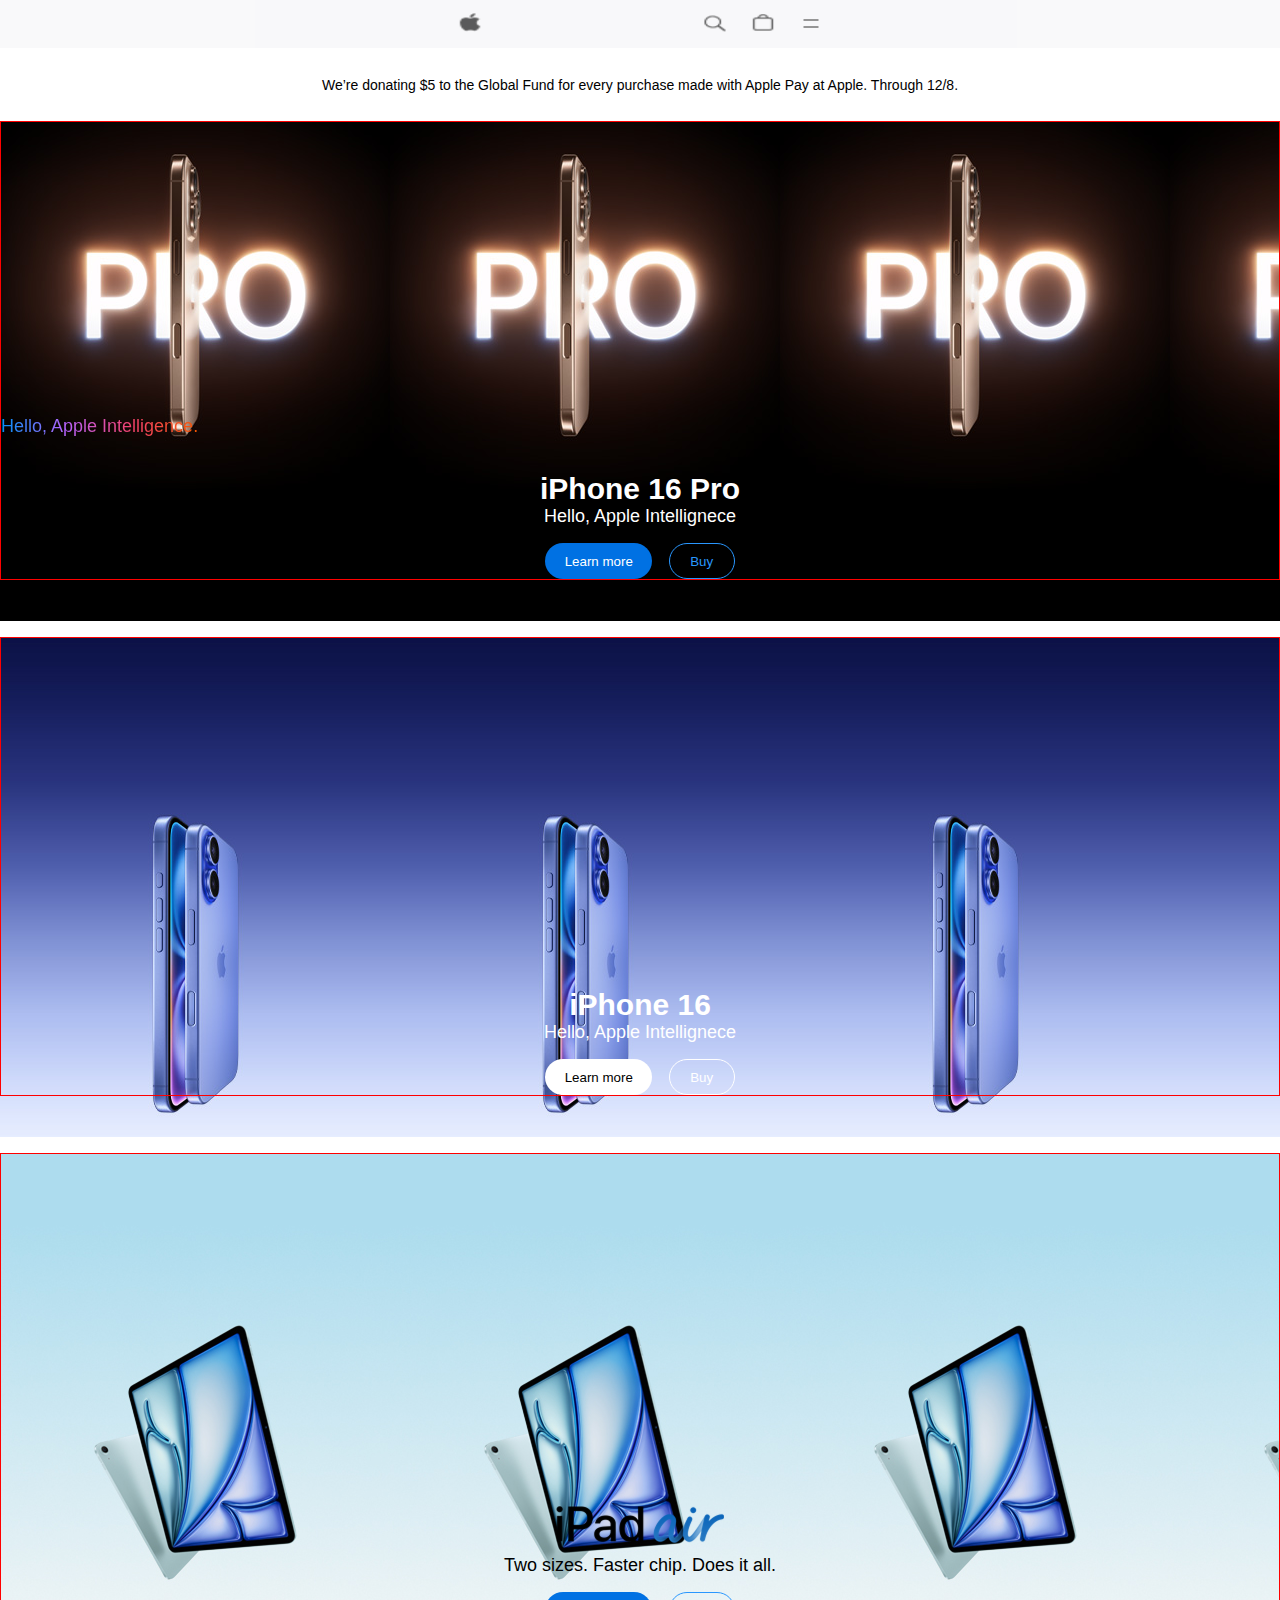
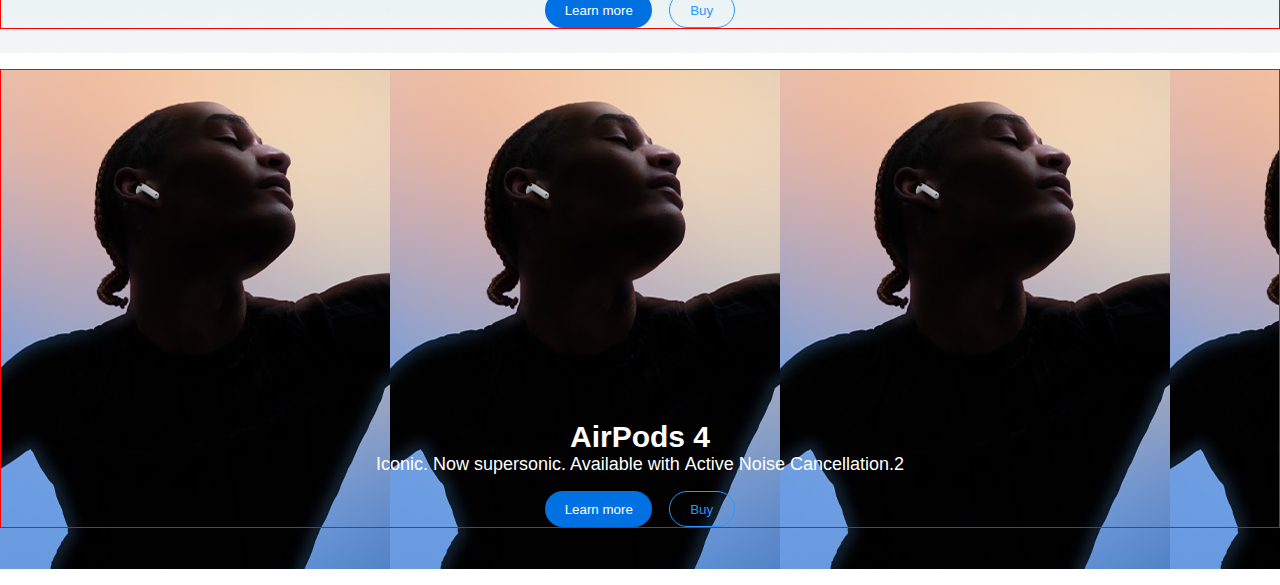
==== index.html @ f264d15b "Apple web mobile ehlel" ====
<!DOCTYPE html>
<html lang="en">
  <head>
    <meta charset="UTF-8" />
    <meta name="viewport" content="width=device-width, initial-scale=1.0" />
    <title>Document</title>
    <link rel="stylesheet" href="./style.css" />
  </head>
  <body>
    <header>
      <nav>
        <img src="./images/Item → Link - Apple.png" alt="" class="apple" />
        <img
          src="./images/Item → Button - Search apple.com.png"
          alt=""
          class="search"
        />
        <img src="./images/Item.png" alt="" class="item" />
        <img src="./images/Button - Menu.png" alt="" class="menu" />
      </nav>
      <h4>
        We’re donating $5 to the Global Fund for every purchase made with
        Apple Pay at Apple. Through 12/8.
      </h4>
    </header>
    <!-- 1r heseg -->
    <section class="mobile mobile--background mobile__background--photo">
      <div class="toptext toptext--size toptext--position">
        <h1>iPhone 16 Pro</h1>
        <p>Hello, Apple Intellignece</p>
        <div class="button button--position">
          <button class="btn btn__top btn__top--color">Learn more</button>
          <button class="btn btn__buy btn__buy--color">Buy</button>
        </div>
      </div>
    </section>
    <!-- 2r heseg -->
    <section class="mobile mobile__background mobile__background--photo1">
      <div class="toptext toptext--position1 toptext--size1">
        <h1>iPhone 16</h1>
        <p>Hello, Apple Intellignece</p>
        <div class="button button--position1">
          <button class="btn btn__top btn__top--color1">Learn more</button>
          <button class="btn btn__buy btn__buy--color1">Buy</button>
        </div>
      </div>
    </section>
    <!-- 3r heseg -->
    <section class="mobile mobile__background mobile__background--photo2">
      <div class="toptext toptext--position2 toptext--size2">
        <img src="./images/ipadairtext.png" alt="" />
        <p>Two sizes. Faster chip. Does it all.</p>
        <div class="button button--position2">
          <button class="btn btn__top btn__top--color2">Learn more</button>
          <button class="btn btn__buy btn__buy--color2">Buy</button>
        </div>
        <p class="gradient">Hello, Apple Intelligence.</p>
      </div>
    </section>
    <!-- 4r heseg -->
    <section class="mobile mobile__background mobile__background--photo3">
      <div class="toptext toptext--position3 toptext--size">
        <h1>AirPods 4</h1>
        <p>
          Iconic. Now supersonic. Available with Active Noise Cancellation.2
        </p>
        <div class="button button--position">
          <button class="btn btn__top btn__top--color">Learn more</button>
          <button class="btn btn__buy btn__buy--color">Buy</button>
        </div>
      </div>
    </section>
  </body>
</html>
---- style.css ----
* {
  margin: 0;
  padding: 0;
  box-sizing: border-box;
  font-family: Arial, Helvetica, sans-serif;
}
nav img {
  width: 48px;
  height: 48px;
}

nav {
  display: flex;
  justify-content: center;
  align-items: center;
  background-color: #f5f5f7cc;
  opacity: 80%;
  width: 100%;
}

.apple {
  margin-right: 197px;
}

h4 {
  display: flex;
  justify-content: center;
  align-items: center;
  width: 100%;
  height: 73px;
  font-size: 14px;
  font-weight: lighter;
  text-align: center;
}

.mobile {
  width: 100%;
  height: 500px;
  text-align: center;
  margin-bottom: 16px;
}

.mobile__background--photo {
  background-image: url(./images/Figure.png);
}

.toptext {
  width: 100%;
  border: 1px solid red;
  margin: auto;
  padding-top: 350px;
}

.toptext--position {
  top: 350px;
}

.toptext h1 {
  font-size: 30px;
  color: white;
}

.toptext p {
  font-size: 18px;
  color: white;
}

.button {
  margin-top: 16px;
}

.btn__top {
  width: 107px;
  height: 36px;
  border-radius: 999px;
  border: 0px;
  margin-right: 12px;
}

.btn__top--color {
  background-color: #0071e3;
  color: white;
}

.btn__buy {
  width: 66px;
  height: 36px;
  border-radius: 999px;

  background-color: transparent;
}

.btn__buy--color {
  border: 1px solid #2997ff;
  color: #2997ff;
}

.mobile__background--photo1 {
  background-image: url(./images/iphone16photo.png);
}

.toptext--position1 {
  bottom: 350px;
}

.toptext--size1 h1 {
  font-size: 30px;
  color: white;
}

.toptext--size1 p {
  font-size: 18px;
  color: white;
}

.btn__top--color1 {
  background-color: white;
}

.btn__buy--color1 {
  border: 1px solid white;
  color: white;
}

.mobile__background--photo2 {
  background-image: url(./images/ipadAir.png);
}

.mobile__background--photo2 img {
  margin-bottom: 8px;
}

.toptext--position2 {
  bottom: 350px;
}

.toptext--position2 p {
  color: black;
}

.btn__top--color2 {
  background-color: #0071e3;
  color: white;
}

.btn__buy--color2 {
  border: 1px solid #2997ff;
  color: #2997ff;
}

.gradient {
  font-size: 14px;
  position: absolute;
  top: 416px;
  background: linear-gradient(
    90.43deg,
    #0090f7 0%,
    #ba62fc 33.33%,
    #f2416b 66.67%,
    #f55600 100%
  );
  background-clip: text;
  -webkit-text-fill-color: transparent;
}

.mobile__background--photo3 {
  background-image: url(./images/airpod.png);
}
.toptext--position3 {
  top: 292px;
}

.toptext-position3 p {
  width: 200px;
}
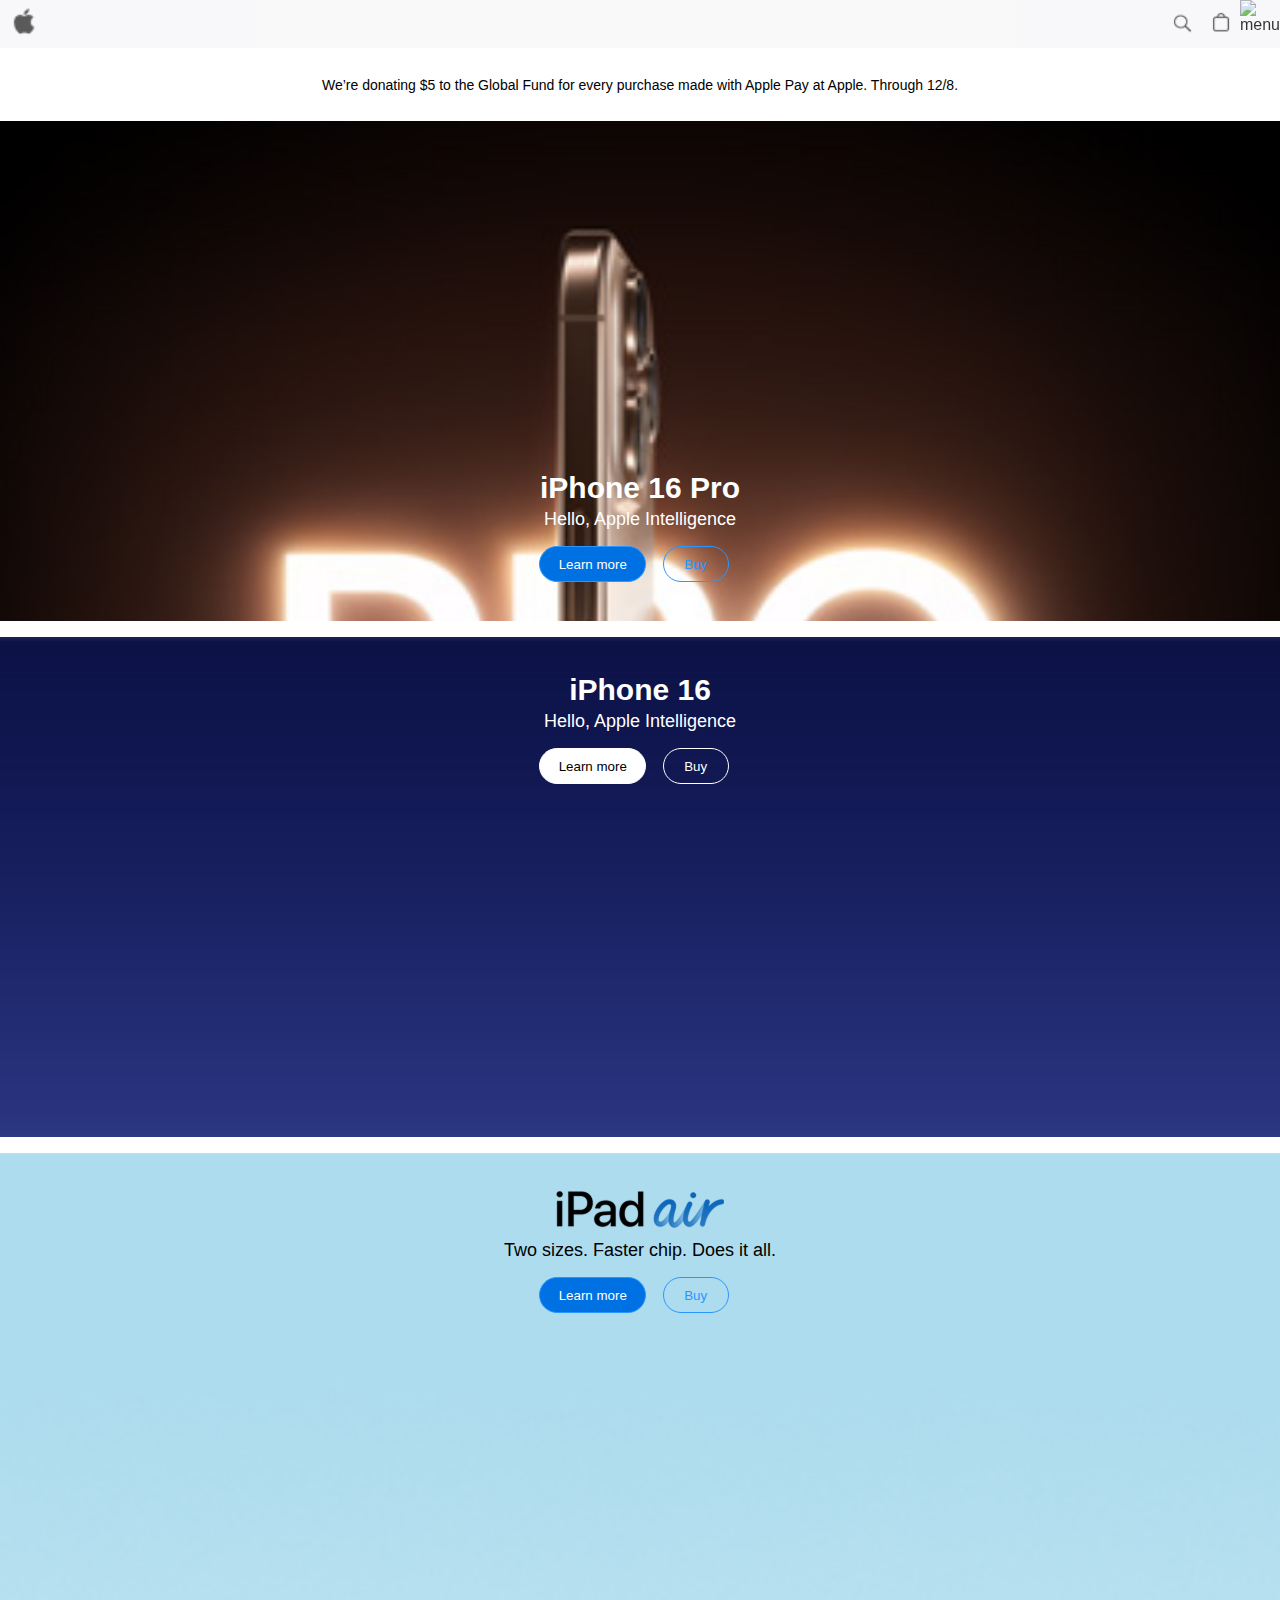
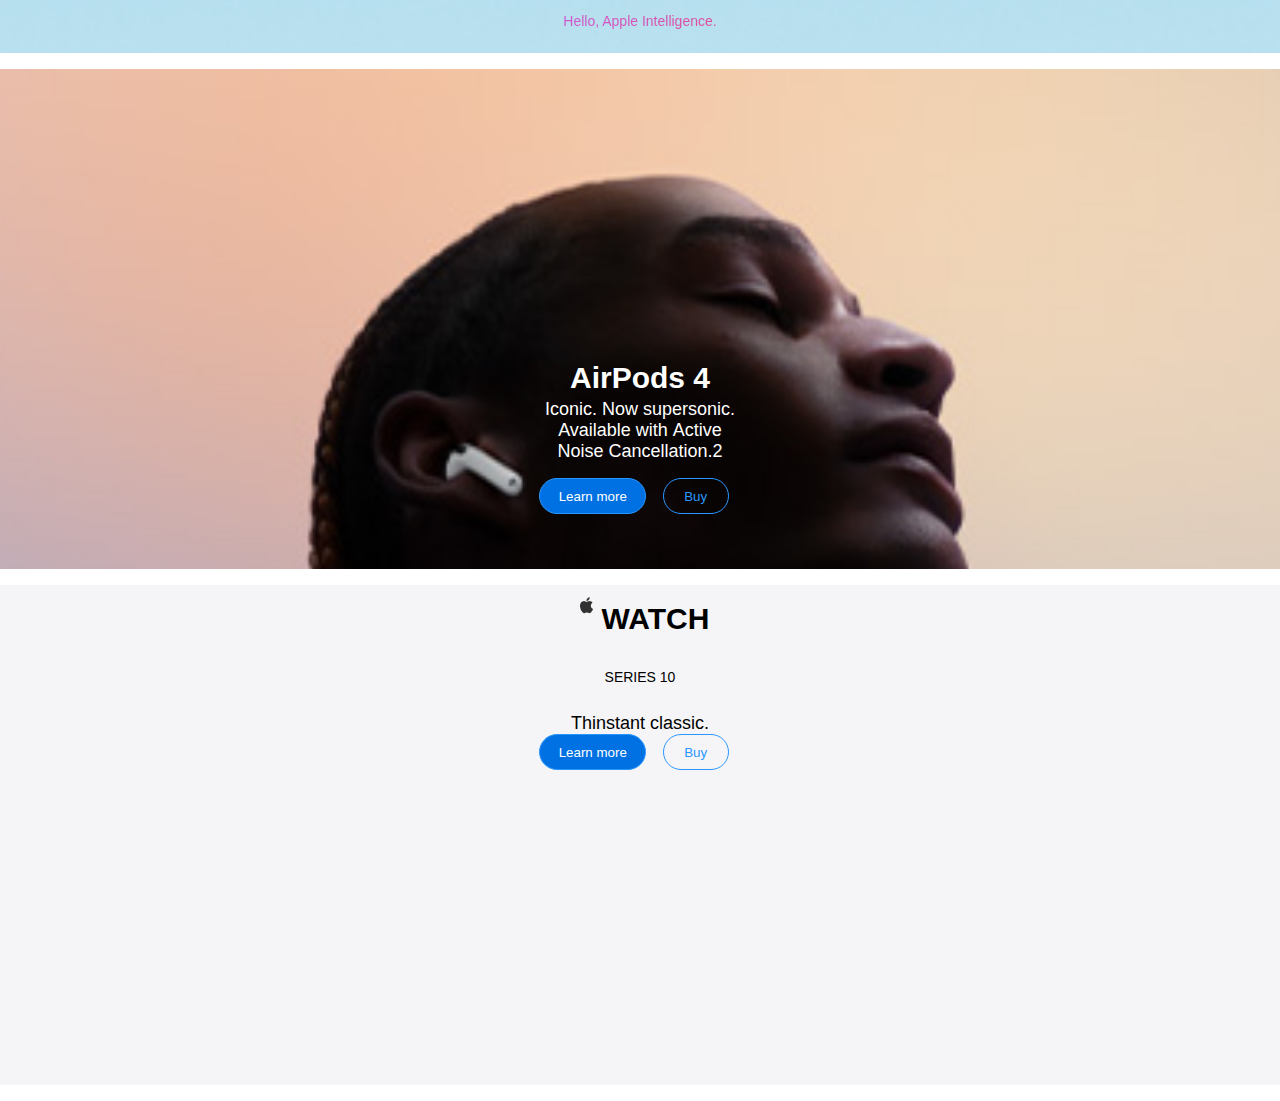
==== commit 240e8ab9: "mobile hesgiin codiig tsegtsellee" ====
--- a/index.html
+++ b/index.html
@@ -9,14 +9,12 @@
   <body>
     <header>
       <nav>
-        <img src="./images/Item → Link - Apple.png" alt="" class="apple" />
-        <img
-          src="./images/Item → Button - Search apple.com.png"
-          alt=""
-          class="search"
-        />
-        <img src="./images/Item.png" alt="" class="item" />
-        <img src="./images/Button - Menu.png" alt="" class="menu" />
+        <img src="./images/appleicon.png" alt="apple" class="nav__appleicon" />
+        <div>
+          <img src="./images/searchicon.png" alt="search" class="nav__search" />
+          <img src="./images/busketicon.png" alt="busket" class="nav__busket" />
+          <img src="./images/button - menu.png" alt="menu" class="nav__menu" />
+        </div>
       </nav>
       <h4>
         We’re donating $5 to the Global Fund for every purchase made with
@@ -24,50 +22,81 @@
       </h4>
     </header>
     <!-- 1r heseg -->
-    <section class="mobile mobile--background mobile__background--photo">
-      <div class="toptext toptext--size toptext--position">
+    <section class="section__one section__one--background">
+      <div class="section__title section__one__title">
         <h1>iPhone 16 Pro</h1>
-        <p>Hello, Apple Intellignece</p>
-        <div class="button button--position">
-          <button class="btn btn__top btn__top--color">Learn more</button>
-          <button class="btn btn__buy btn__buy--color">Buy</button>
-        </div>
+        <p>Hello, Apple Intelligence</p>
+      </div>
+      <div class="section__btn section__one__btn">
+        <button class="btn btn__learn btn__learn--color">Learn more</button>
+        <button class="btn btn__buy btn__buy--color">Buy</button>
       </div>
     </section>
     <!-- 2r heseg -->
-    <section class="mobile mobile__background mobile__background--photo1">
-      <div class="toptext toptext--position1 toptext--size1">
+    <section class="section__two section__two--background">
+      <div class="section__title section__two__title">
         <h1>iPhone 16</h1>
-        <p>Hello, Apple Intellignece</p>
-        <div class="button button--position1">
-          <button class="btn btn__top btn__top--color1">Learn more</button>
-          <button class="btn btn__buy btn__buy--color1">Buy</button>
-        </div>
+        <p>Hello, Apple Intelligence</p>
+      </div>
+      <div class="section__btn section__two__btn">
+        <button class="btn btn__learn section__two__btn__learn--color">
+          Learn more
+        </button>
+        <button class="btn btn__buy section__two__btn__buy--color">Buy</button>
       </div>
     </section>
     <!-- 3r heseg -->
-    <section class="mobile mobile__background mobile__background--photo2">
-      <div class="toptext toptext--position2 toptext--size2">
-        <img src="./images/ipadairtext.png" alt="" />
+    <section class="section__three section__three--background">
+      <div class="section__title section__three__title">
+        <img
+          src="./images/ipadairtext.png"
+          alt="ipadairtext"
+          class="section__three__ipadtext"
+        />
         <p>Two sizes. Faster chip. Does it all.</p>
-        <div class="button button--position2">
-          <button class="btn btn__top btn__top--color2">Learn more</button>
-          <button class="btn btn__buy btn__buy--color2">Buy</button>
-        </div>
+      </div>
+      <div class="section__btn section__three__btn">
+        <button class="btn btn__learn section__three__btn__learn--color">
+          Learn more
+        </button>
+        <button class="btn btn__buy section__three__btn__buy--color">
+          Buy
+        </button>
         <p class="gradient">Hello, Apple Intelligence.</p>
       </div>
     </section>
     <!-- 4r heseg -->
-    <section class="mobile mobile__background mobile__background--photo3">
-      <div class="toptext toptext--position3 toptext--size">
+    <section class="section_four section__four--background">
+      <div class="section__title section__four__title">
         <h1>AirPods 4</h1>
-        <p>
+        <p class="section__four__text">
           Iconic. Now supersonic. Available with Active Noise Cancellation.2
         </p>
-        <div class="button button--position">
-          <button class="btn btn__top btn__top--color">Learn more</button>
-          <button class="btn btn__buy btn__buy--color">Buy</button>
-        </div>
+      </div>
+      <div class="section__btn section__four__btn">
+        <button class="btn btn__learn section__four__btn__learn--color">
+          Learn more
+        </button>
+        <button class="btn btn__buy section__four__btn__buy--color">Buy</button>
+      </div>
+    </section>
+    <section class="section__five section__five--background">
+      <div class="section__title section__five__title">
+        <h1>
+          <img
+            src="./images/appleicon.png"
+            alt="logo"
+            class="section__five__logo"
+          />WATCH
+        </h1>
+        <h4>SERIES 10</h4>
+        <p>Thinstant classic.</p>
+      </div>
+      <div class="section__btn section__five__btn">
+        <button class="btn btn__learn section__five__btn__buy--color">
+          Learn more
+        </button>
+        <button class="btn btn__buy section__five__btn__buy--color">Buy</button>
       </div>
     </section>
   </body>
--- a/style.css
+++ b/style.css
@@ -5,21 +5,22 @@
   font-family: Arial, Helvetica, sans-serif;
 }
 nav img {
-  width: 48px;
+  max-width: 48px;
+  width: 100%;
   height: 48px;
+  object-fit: cover;
 }
 
 nav {
   display: flex;
-  justify-content: center;
+  justify-content: space-between;
   align-items: center;
   background-color: #f5f5f7cc;
   opacity: 80%;
   width: 100%;
 }
-
-.apple {
-  margin-right: 197px;
+nav div {
+  display: flex;
 }
 
 h4 {
@@ -33,125 +34,97 @@
   text-align: center;
 }
 
-.mobile {
+section {
   width: 100%;
   height: 500px;
+  margin-bottom: 16px;
+  background-image: no-repeat;
+  background-size: cover;
   text-align: center;
-  margin-bottom: 16px;
 }
 
-.mobile__background--photo {
-  background-image: url(./images/Figure.png);
+.section__title {
+  width: 100%;
 }
 
-.toptext {
-  width: 100%;
-  border: 1px solid red;
-  margin: auto;
-  padding-top: 350px;
+.section__title h1 {
+  font-size: 30px;
+  margin-bottom: 4px;
 }
 
-.toptext--position {
-  top: 350px;
+.section__title p {
+  font-size: 18px;
+  font-weight: lighter;
 }
 
-.toptext h1 {
-  font-size: 30px;
+.section_btn {
+  width: 100%;
+}
+.section__one__title {
   color: white;
+  padding-top: 350px;
+  padding-bottom: 16px;
 }
 
-.toptext p {
-  font-size: 18px;
-  color: white;
-}
-
-.button {
-  margin-top: 16px;
-}
-
-.btn__top {
+.btn {
   width: 107px;
   height: 36px;
   border-radius: 999px;
-  border: 0px;
-  margin-right: 12px;
-}
-
-.btn__top--color {
+  border: 1px solid #2997ff;
   background-color: #0071e3;
   color: white;
+  margin-right: 12px;
 }
 
 .btn__buy {
   width: 66px;
-  height: 36px;
-  border-radius: 999px;
-
+  border: 1px solid #2997ff;
   background-color: transparent;
-}
-
-.btn__buy--color {
-  border: 1px solid #2997ff;
   color: #2997ff;
 }
 
-.mobile__background--photo1 {
+.section__one--background {
+  background-image: url(./images/iphone16pro.png);
+}
+
+.section__two--background {
   background-image: url(./images/iphone16photo.png);
 }
 
-.toptext--position1 {
-  bottom: 350px;
+.section__two__title {
+  color: white;
+  padding-top: 36px;
+  padding-bottom: 16px;
 }
 
-.toptext--size1 h1 {
-  font-size: 30px;
+.section__two__btn__learn--color {
+  border: 1px solid white;
+  background-color: white;
+  color: black;
+}
+
+.section__two__btn__buy--color {
+  border: 1px solid white;
+  background-color: transparent;
   color: white;
 }
 
-.toptext--size1 p {
-  font-size: 18px;
-  color: white;
-}
-
-.btn__top--color1 {
-  background-color: white;
-}
-
-.btn__buy--color1 {
-  border: 1px solid white;
-  color: white;
-}
-
-.mobile__background--photo2 {
+.section__three--background {
   background-image: url(./images/ipadAir.png);
 }
-
-.mobile__background--photo2 img {
+.section__three__ipadtext {
   margin-bottom: 8px;
 }
-
-.toptext--position2 {
-  bottom: 350px;
-}
-
-.toptext--position2 p {
-  color: black;
-}
-
-.btn__top--color2 {
-  background-color: #0071e3;
-  color: white;
-}
-
-.btn__buy--color2 {
-  border: 1px solid #2997ff;
-  color: #2997ff;
+.section__three__title {
+  padding-top: 36px;
+  padding-bottom: 16px;
 }
 
 .gradient {
   font-size: 14px;
-  position: absolute;
-  top: 416px;
+  letter-spacing: 0%;
+  text-align: center;
+  padding-top: 300px;
   background: linear-gradient(
     90.43deg,
     #0090f7 0%,
@@ -160,16 +133,29 @@
     #f55600 100%
   );
   background-clip: text;
-  -webkit-text-fill-color: transparent;
+  color: transparent;
 }
 
-.mobile__background--photo3 {
+.section__four--background {
   background-image: url(./images/airpod.png);
 }
-.toptext--position3 {
-  top: 292px;
+
+.section__four__title {
+  color: white;
+  padding-top: 292px;
 }
 
-.toptext-position3 p {
+.section__four__text {
   width: 200px;
+  margin-inline: auto;
+  margin-bottom: 16px;
 }
+
+.section__five--background {
+  background-image: url(./images/iwatch.png);
+}
+
+.section__five__logo {
+  width: 22;
+  height: 27;
+}
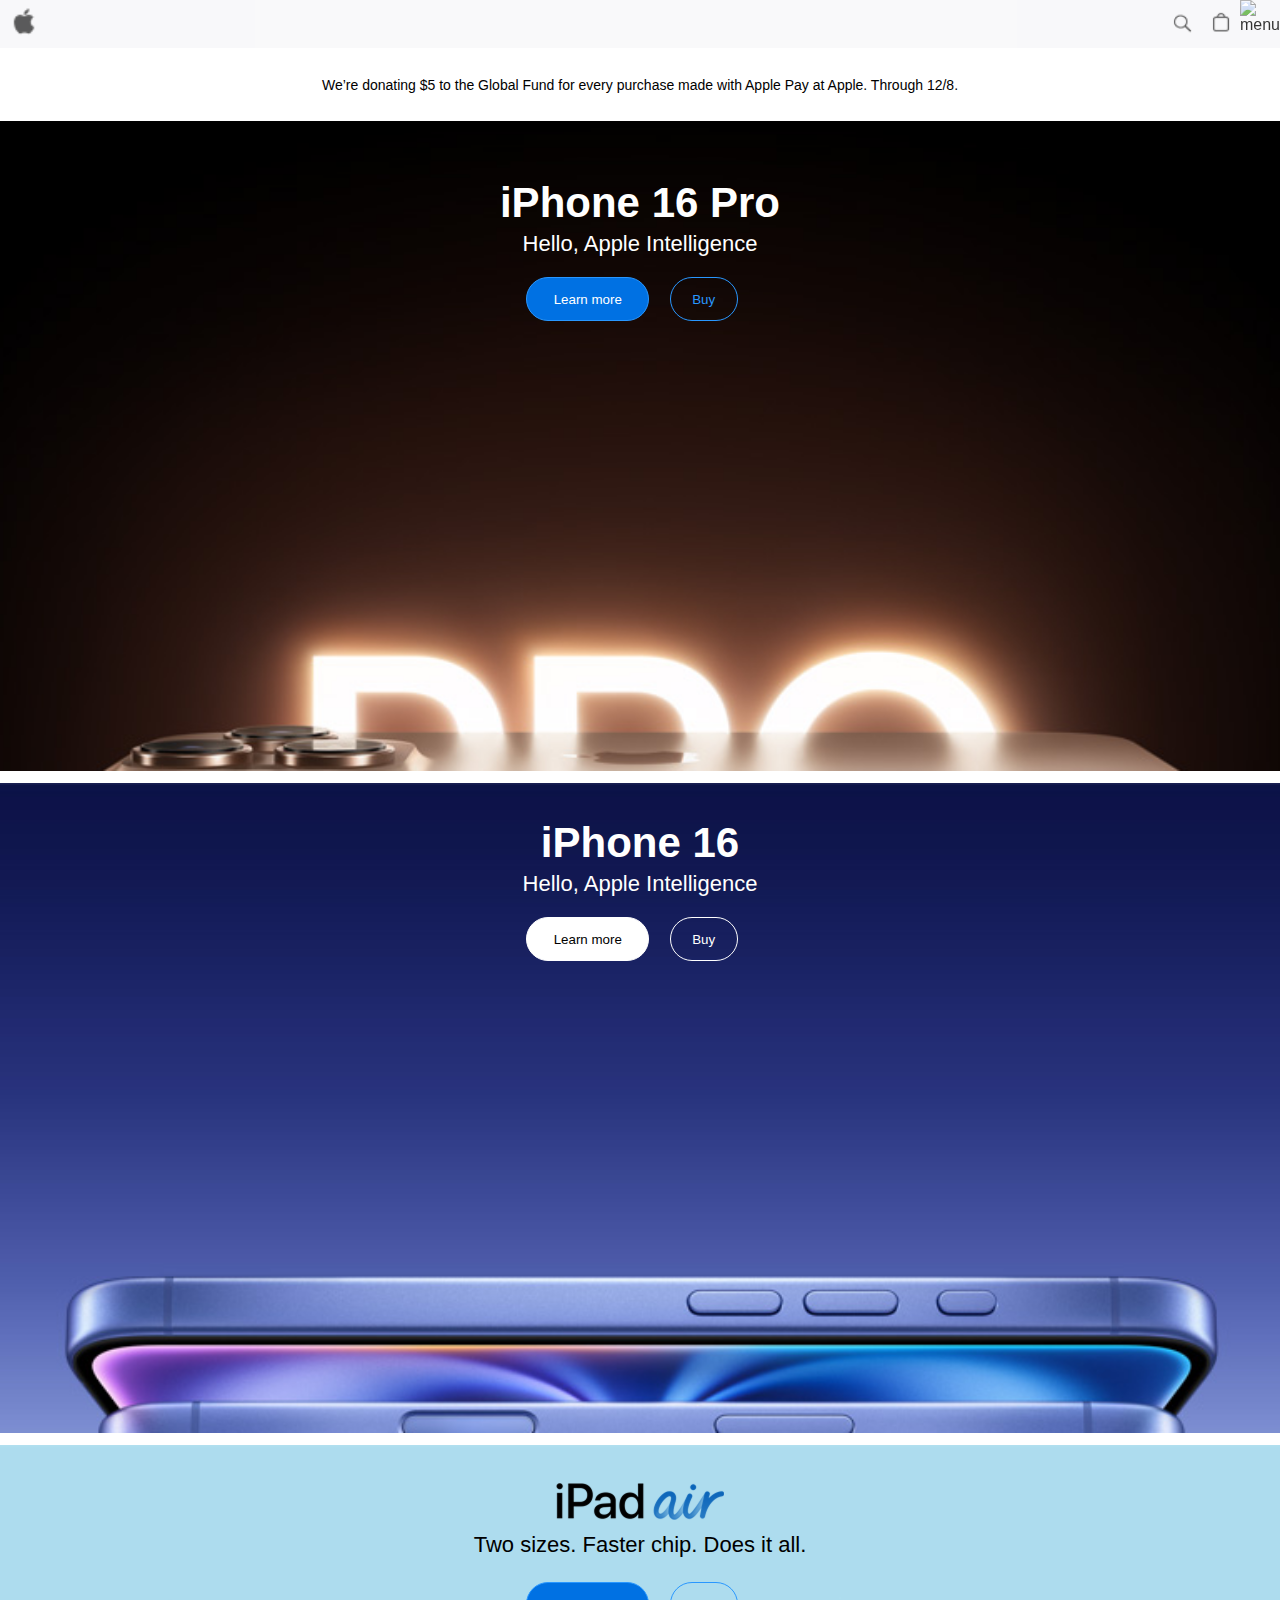
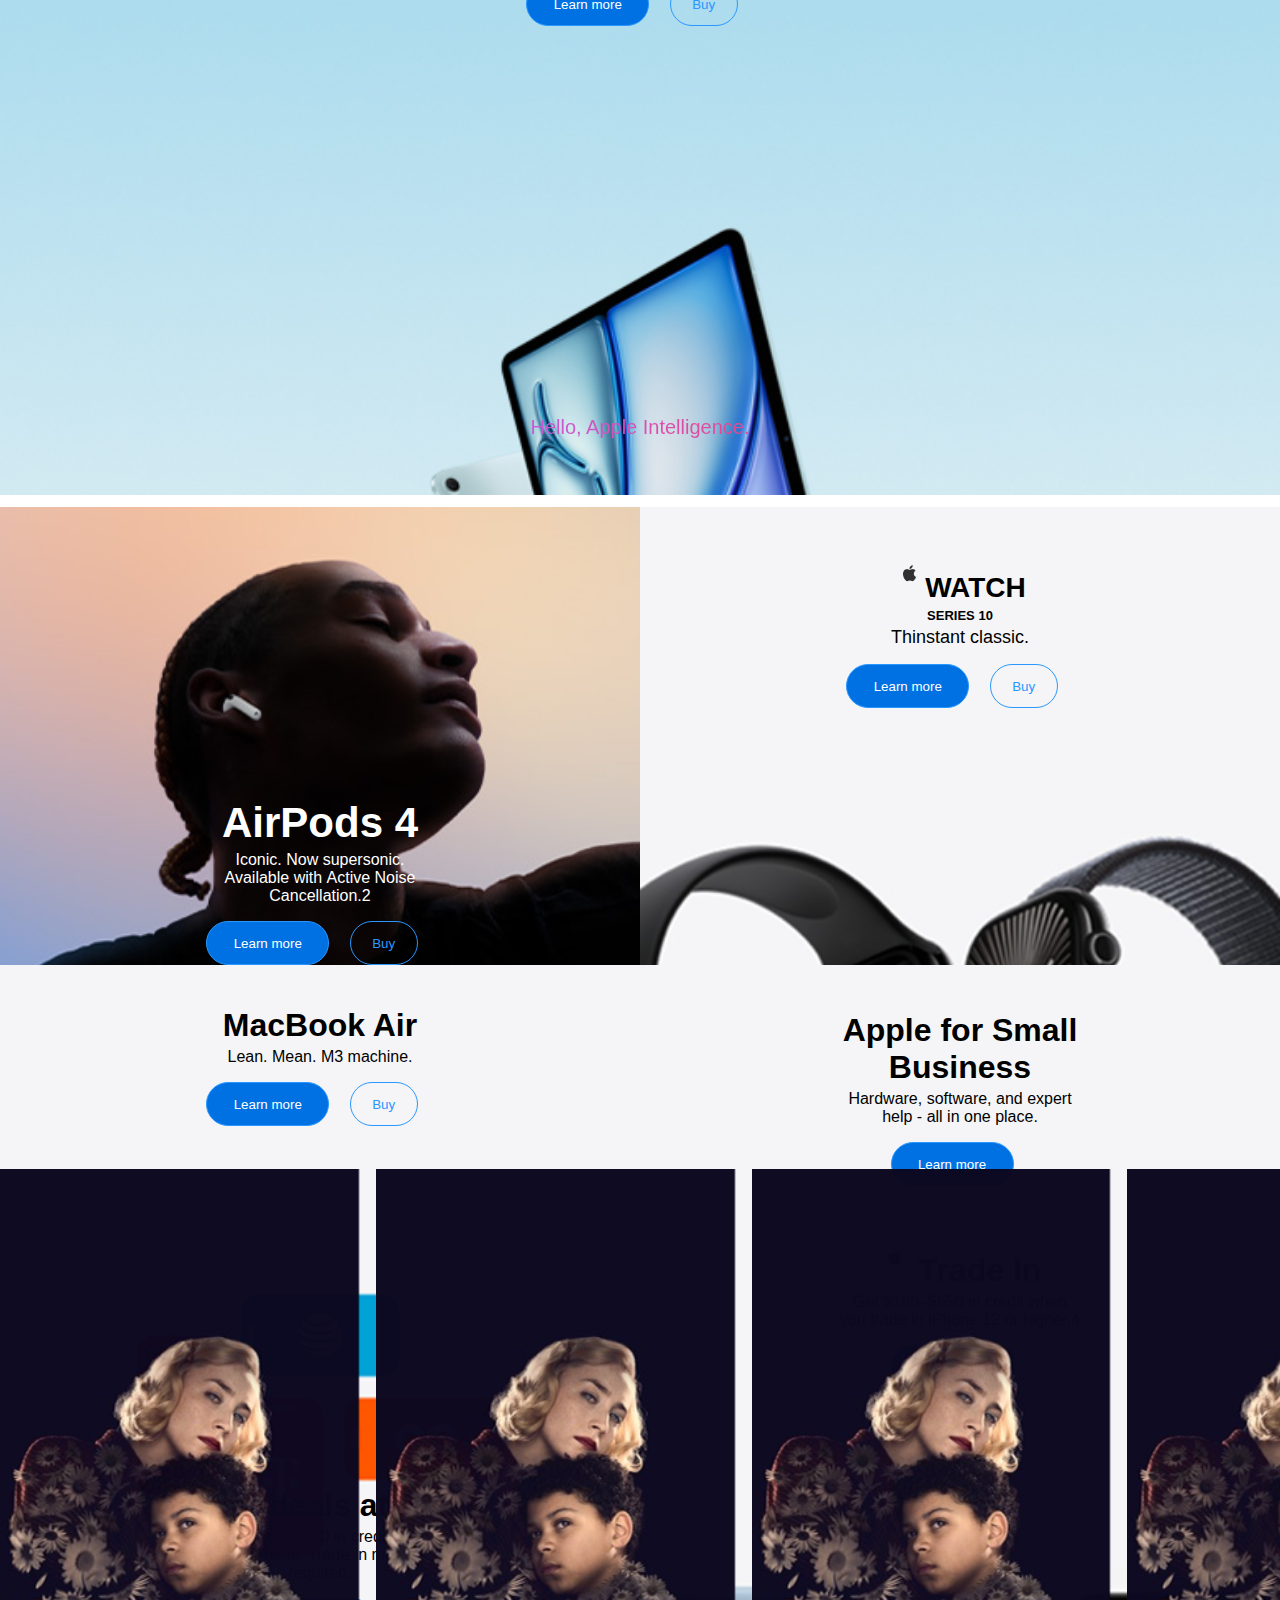
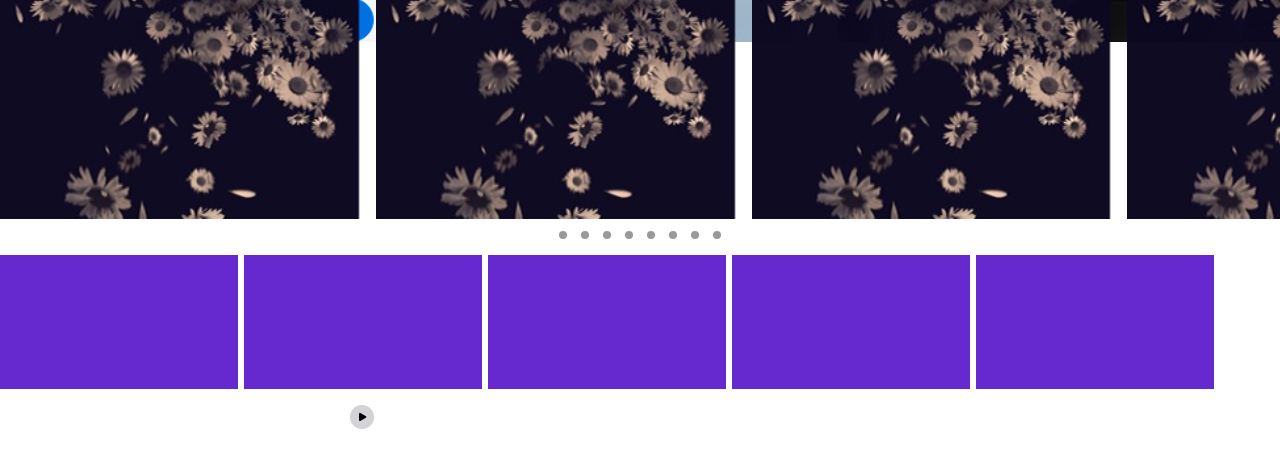
==== commit fe2dadf0: "tablet huvilbar hiij ehlev" ====
--- a/index.html
+++ b/index.html
@@ -24,8 +24,12 @@
     <!-- 1r heseg -->
     <section class="section__one section__one--background">
       <div class="section__title section__one__title">
-        <h1>iPhone 16 Pro</h1>
-        <p>Hello, Apple Intelligence</p>
+        <h1 class="section__title--padding subtitle section__one__subtitle">
+          iPhone 16 Pro
+        </h1>
+        <p class="section__title--padding subtext section__one__subtext">
+          Hello, Apple Intelligence
+        </p>
       </div>
       <div class="section__btn section__one__btn">
         <button class="btn btn__learn btn__learn--color">Learn more</button>
@@ -35,8 +39,12 @@
     <!-- 2r heseg -->
     <section class="section__two section__two--background">
       <div class="section__title section__two__title">
-        <h1>iPhone 16</h1>
-        <p>Hello, Apple Intelligence</p>
+        <h1 class="section__title--padding subtitle section__two__subtitle">
+          iPhone 16
+        </h1>
+        <p class="section__title--padding subtext section__two__subtext">
+          Hello, Apple Intelligence
+        </p>
       </div>
       <div class="section__btn section__two__btn">
         <button class="btn btn__learn section__two__btn__learn--color">
@@ -47,13 +55,15 @@
     </section>
     <!-- 3r heseg -->
     <section class="section__three section__three--background">
-      <div class="section__title section__three__title">
+      <div class="section__title--padding section__title section__three__title">
         <img
           src="./images/ipadairtext.png"
           alt="ipadairtext"
           class="section__three__ipadtext"
         />
-        <p>Two sizes. Faster chip. Does it all.</p>
+        <p class="section__title--padding subtext section__three__subtext">
+          Two sizes. Faster chip. Does it all.
+        </p>
       </div>
       <div class="section__btn section__three__btn">
         <button class="btn btn__learn section__three__btn__learn--color">
@@ -66,38 +76,155 @@
       </div>
     </section>
     <!-- 4r heseg -->
-    <section class="section_four section__four--background">
-      <div class="section__title section__four__title">
-        <h1>AirPods 4</h1>
-        <p class="section__four__text">
-          Iconic. Now supersonic. Available with Active Noise Cancellation.2
-        </p>
-      </div>
-      <div class="section__btn section__four__btn">
-        <button class="btn btn__learn section__four__btn__learn--color">
-          Learn more
-        </button>
-        <button class="btn btn__buy section__four__btn__buy--color">Buy</button>
-      </div>
-    </section>
-    <section class="section__five section__five--background">
-      <div class="section__title section__five__title">
-        <h1>
-          <img
-            src="./images/appleicon.png"
-            alt="logo"
-            class="section__five__logo"
-          />WATCH
-        </h1>
-        <h4>SERIES 10</h4>
-        <p>Thinstant classic.</p>
-      </div>
-      <div class="section__btn section__five__btn">
-        <button class="btn btn__learn section__five__btn__buy--color">
-          Learn more
-        </button>
-        <button class="btn btn__buy section__five__btn__buy--color">Buy</button>
-      </div>
-    </section>
+    <section class="cards__container">
+      <div class="card section_four section__four--background">
+        <div class="section__title section__four__title">
+          <h1 class="section__title--padding subtitle section__four__subtitle">
+            AirPods 4
+          </h1>
+          <p class="section__title--padding section__four__text">
+            Iconic. Now supersonic. Available with Active Noise Cancellation.2
+          </p>
+        </div>
+        <div class="section__btn section__four__btn">
+          <button class="btn btn__learn section__four__btn__learn--color">
+            Learn more
+          </button>
+          <button class="btn btn__buy section__four__btn__buy--color">
+            Buy
+          </button>
+        </div>
+      </div>
+      <!-- 5r heseg -->
+      <div class="card section__five section__five--background">
+        <div class="section__title section__five__title">
+          <h1 class="section__title--padding section__five__subtitle">
+            <img
+              src="./images/appleicon.png"
+              alt="logo"
+              class="section__five__logo"
+            />WATCH
+          </h1>
+          <p class="section__title--padding section__five__subtext">
+            SERIES 10
+          </p>
+          <p class="section__title--padding section__five__text">
+            Thinstant classic.
+          </p>
+        </div>
+        <div class="section__btn section__five__btn">
+          <button class="btn btn__learn section__five__btn__buy--color">
+            Learn more
+          </button>
+          <button class="btn btn__buy section__five__btn__buy--color">
+            Buy
+          </button>
+        </div>
+      </div>
+      <!-- 6r heseg -->
+      <div class="card section__six section__six--background">
+        <div class="section__title section__six__title">
+          <h1 class="section__title--padding section__six__subtitle">
+            MacBook Air
+          </h1>
+          <p class="section__title--padding section__six__text">
+            Lean. Mean. M3 machine.
+          </p>
+        </div>
+        <div class="section__btn section__six__btn">
+          <button class="btn btn__learn section__six__btn__buy--color">
+            Learn more
+          </button>
+          <button class="btn btn__buy section__six__btn__buy--color">
+            Buy
+          </button>
+        </div>
+      </div>
+      <!-- 7r heseg -->
+      <div class="card section__seven section__seven--background">
+        <div class="section__title section__seven__title">
+          <h1 class="section__title--padding section__seven__subtitle">
+            Apple for Small Business
+          </h1>
+          <p class="section__title--padding section__seven__text">
+            Hardware, software, and expert help - all in one place.
+          </p>
+        </div>
+        <div class="section__btn section__seven__btn">
+          <button class="btn btn__learn section__seven__btn__buy--color">
+            Learn more
+          </button>
+        </div>
+      </div>
+      <!-- 8r heseg -->
+      <div class="card section__eight section__eight--background">
+        <div class="section__title section__eight__title">
+          <h1 class="section__title--padding section__eight__subtitle">
+            Carrier deals at Apple
+          </h1>
+          <p class="section__title--padding section__eight__text">
+            Get up to $1000 in credit on a new iPhone. Trade-in may be required.
+          </p>
+        </div>
+        <div class="section__btn section__eight__btn">
+          <button class="btn btn__learn section__eight__btn__buy--color">
+            Find your deal
+          </button>
+        </div>
+      </div>
+      <!-- 9r heseg -->
+      <div class="card section__nine section__nine--background">
+        <div class="section__title section__nine__title">
+          <h1 class="section__title--padding section__nine__subtitle">
+            <img
+              src="./images/appleicon.png"
+              alt="icon"
+              class="section__nine__logo"
+            />
+            Trade In
+          </h1>
+          <p class="section__title--padding section__nine__text">
+            Get $180–$650 in credit when you trade in iPhone 12 or higher.4
+          </p>
+        </div>
+        <div class="section__btn section__nine__btn">
+          <button class="btn btn__learn section__nine__btn__buy--color">
+            Get your estimate
+          </button>
+        </div>
+      </div>
+    </section>
+    <section class="scroll">
+      <img src="./images/scrollphoto1.png" alt="" />
+      <img src="./images/scrollphoto1.png" alt="" />
+      <img src="./images/scrollphoto1.png" alt="" />
+      <img src="./images/scrollphoto1.png" alt="" />
+      <img src="./images/scrollphoto1.png" alt="" />
+      <img src="./images/scrollphoto1.png" alt="" />
+      <img src="./images/scrollphoto1.png" alt="" />
+      <img src="./images/scrollphoto1.png" alt="" />
+    </section>
+    <div class="tablist">
+      <span></span>
+      <span></span>
+      <span></span>
+      <span></span>
+      <span></span>
+      <span></span>
+      <span></span>
+      <span></span>
+    </div>
+    <footer>
+      <div class="album">
+        <div class="album__one"></div>
+        <div class="album__one"></div>
+        <div class="album__one"></div>
+        <div class="album__one"></div>
+        <div class="album__one"></div>
+      </div>
+    </footer>
+    <div class="play">
+      <img src="./images/playbutton.png" alt="" class="playbutton" />
+    </div>
   </body>
 </html>
--- a/style.css
+++ b/style.css
@@ -46,13 +46,16 @@
 .section__title {
   width: 100%;
 }
-
-.section__title h1 {
+.section__title--padding {
+  margin-bottom: 4px;
+}
+
+.subtitle {
   font-size: 30px;
   margin-bottom: 4px;
 }
 
-.section__title p {
+.subtext {
   font-size: 18px;
   font-weight: lighter;
 }
@@ -151,11 +154,189 @@
   margin-bottom: 16px;
 }
 
+.card {
+  background-repeat: no-repeat;
+  background-size: cover;
+}
+
 .section__five--background {
   background-image: url(./images/iwatch.png);
 }
 
-.section__five__logo {
-  width: 22;
-  height: 27;
-}
+.section__five__subtitle {
+  font-size: 28px;
+}
+
+.section__five__subtext {
+  font-size: 13px;
+  font-weight: bolder;
+}
+
+.section__five__text {
+  font-size: 18px;
+  font-weight: lighter;
+}
+
+.section__five__title {
+  margin-bottom: 16px;
+  padding-top: 46px;
+}
+
+.section__six--background {
+  background-image: url(./images/macbookair.png);
+}
+
+.section__six__text {
+  margin-bottom: 16px;
+}
+.section__six__title {
+  padding-top: 42px;
+}
+.section__seven--background {
+  background-image: url(./images/applesmallbusiness.png);
+}
+
+.section__seven__title {
+  width: 240px;
+  margin: auto;
+}
+.section__seven__title {
+  padding-top: 47px;
+}
+.section__seven__text {
+  margin-bottom: 16px;
+}
+.section__eight--background {
+  background-image: url(./images/carriersuljee.png);
+}
+
+.section__eight__title {
+  padding-top: 301px;
+}
+.section__eight__btn__buy--color {
+  width: 126px;
+}
+
+.section__eight__text {
+  width: 242px;
+  margin-inline: auto;
+  margin-bottom: 16px;
+}
+
+.section__nine--background {
+  background-image: url(./images/tradein.png);
+}
+
+.section__nine__text {
+  width: 242px;
+  margin-inline: auto;
+  margin-bottom: 16px;
+}
+
+.section__nine__btn__buy--color {
+  width: 150px;
+}
+.section__nine__title {
+  padding-top: 51px;
+}
+
+.scroll {
+  display: flex;
+  gap: 16px;
+  overflow-x: scroll;
+}
+
+.tablist {
+  width: 220px;
+  height: 8px;
+  margin-inline: auto;
+  display: flex;
+  gap: 14px;
+  justify-content: center;
+  align-items: center;
+  margin-bottom: 16px;
+}
+
+span {
+  display: block;
+  width: 8px;
+  height: 8px;
+  border-radius: 4px;
+  background-color: black;
+  opacity: 0.4;
+}
+
+.album {
+  display: flex;
+  gap: 6px;
+  overflow-x: scroll;
+}
+
+.album__one {
+  width: 238px;
+  height: 134px;
+  background: #6529cf;
+}
+.playbutton {
+  width: 24px;
+  height: 24px;
+  margin: 16px 16px 16px 350px;
+}
+
+@media screen and (min-width: 700px) {
+  .section__one--background {
+    background-image: url(./images/tablet/iphone16pro.png);
+  }
+  .section__two--background {
+    background-image: url(./images/tablet/iphone16.png);
+  }
+  .section__three--background {
+    background-image: url(./images/tablet/ipadair.png);
+  }
+  section {
+    width: 100%;
+    height: 650px;
+    margin-bottom: 12px;
+  }
+  .subtitle {
+    font-size: 42px;
+    margin-bottom: 4px;
+  }
+
+  .subtext {
+    font-size: 22px;
+    font-weight: lighter;
+  }
+
+  .section_btn {
+    width: 100%;
+  }
+  .section__one__title {
+    padding-top: 58px;
+  }
+  .btn {
+    width: 123px;
+    height: 44px;
+    margin-right: 16px;
+  }
+
+  .btn__buy {
+    width: 68px;
+  }
+  .gradient {
+    font-size: 20px;
+    padding-top: 390px;
+  }
+
+  .section__three__subtext {
+    font-size: 22px;
+  }
+  .cards__container {
+    display: flex;
+    flex-wrap: wrap;
+  }
+
+  .card {
+    width: 50%;
+  }
+}
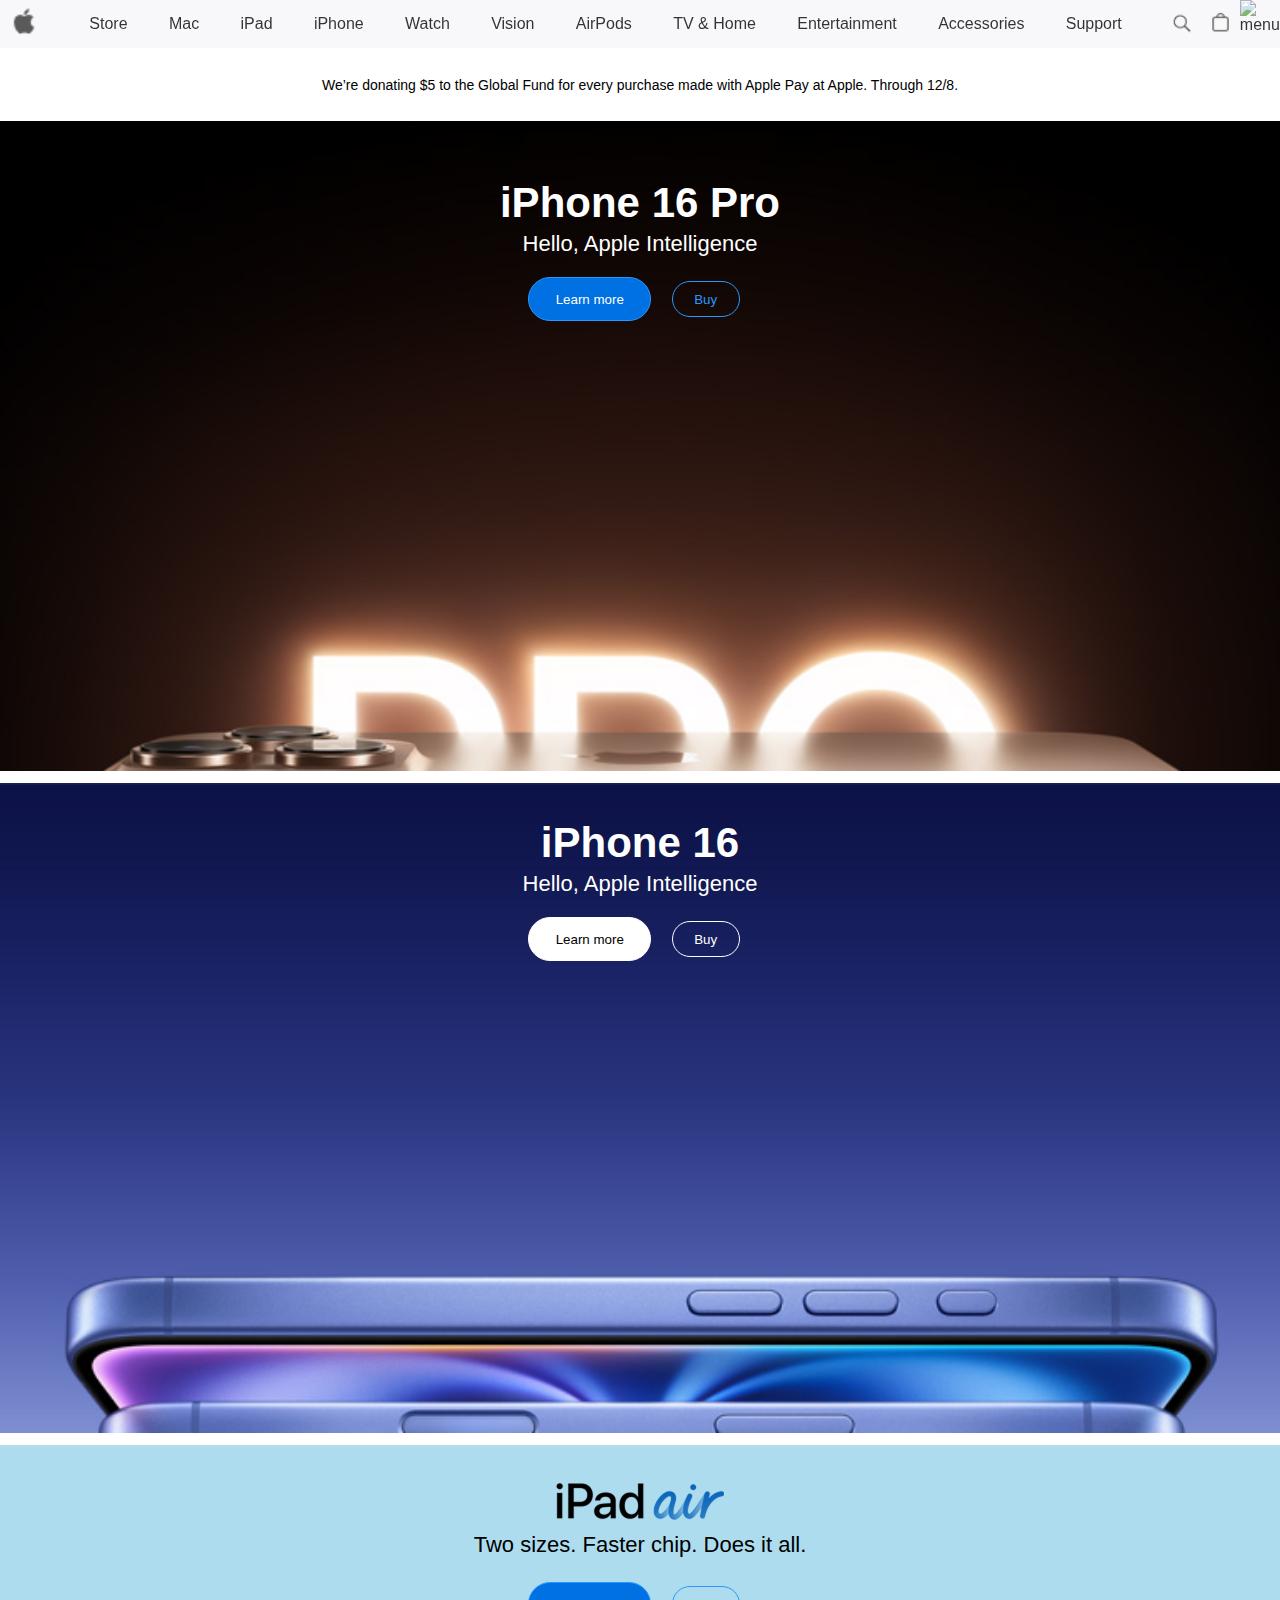
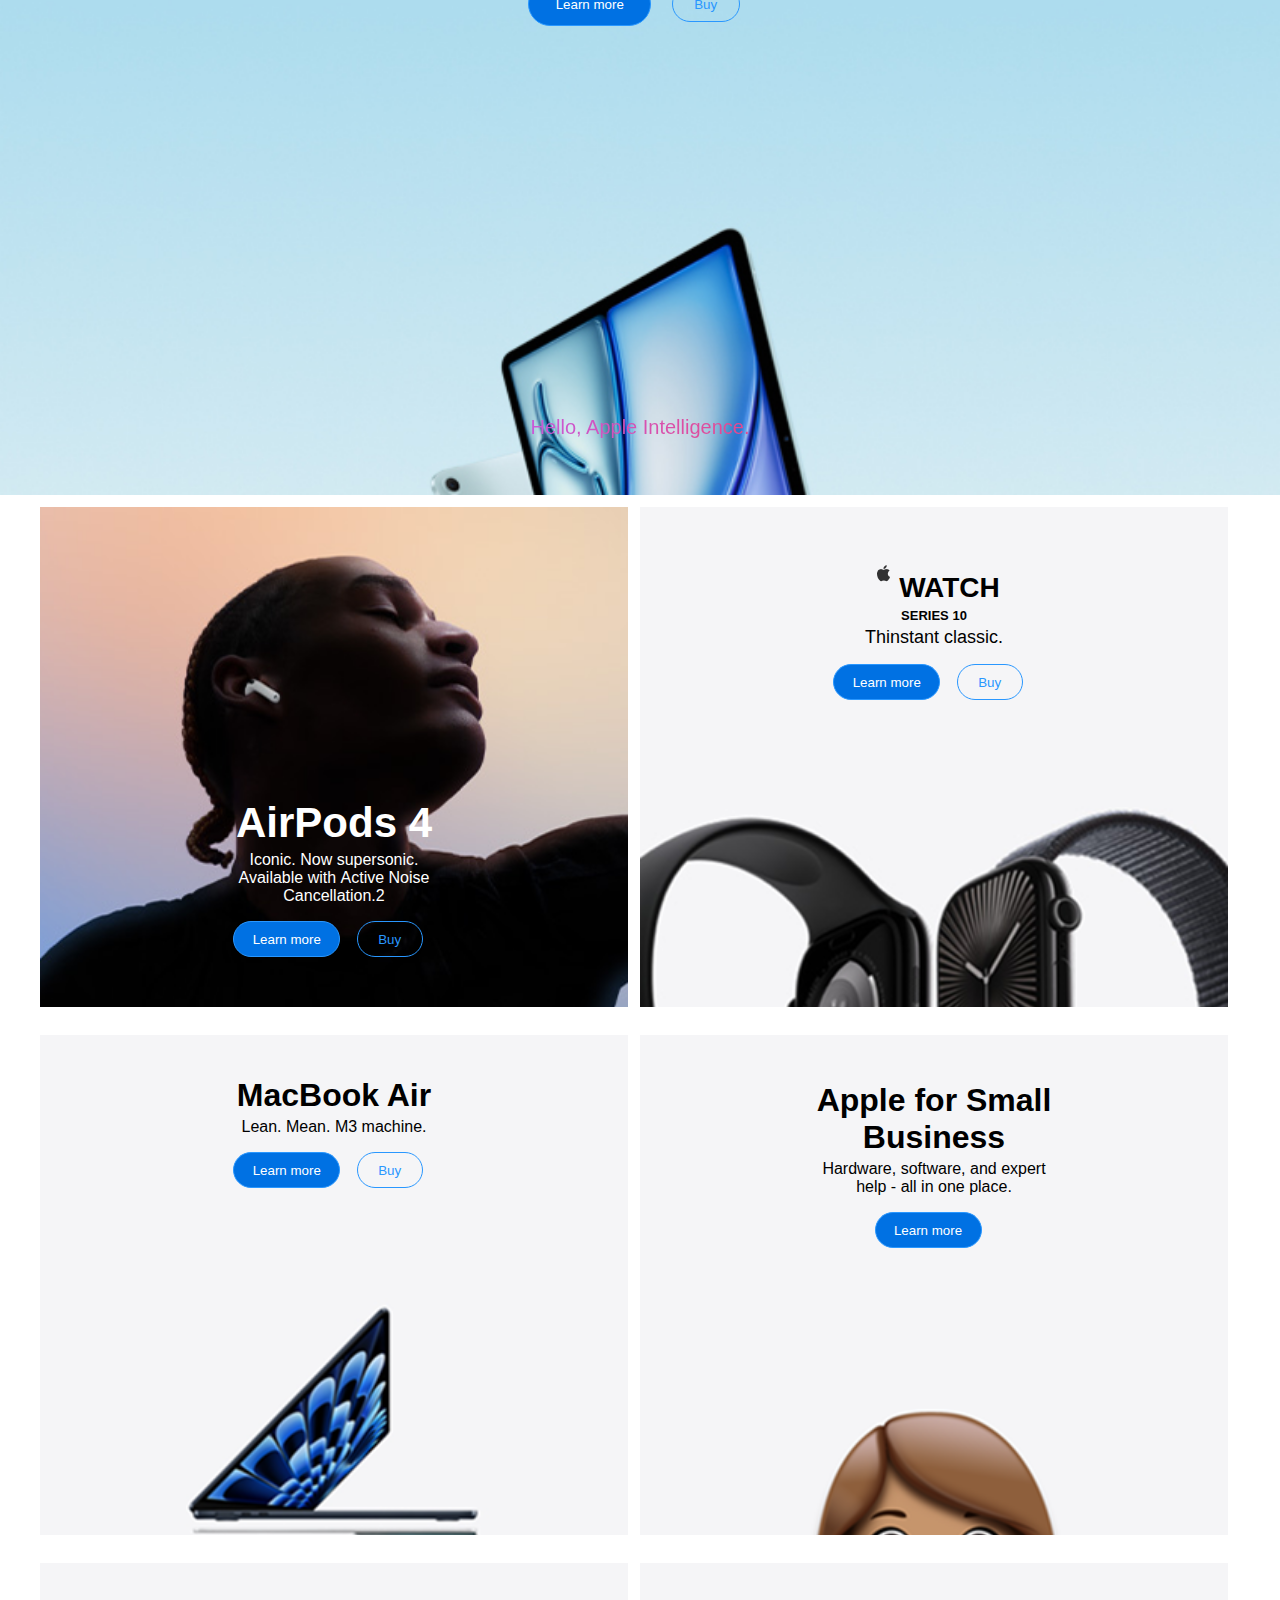
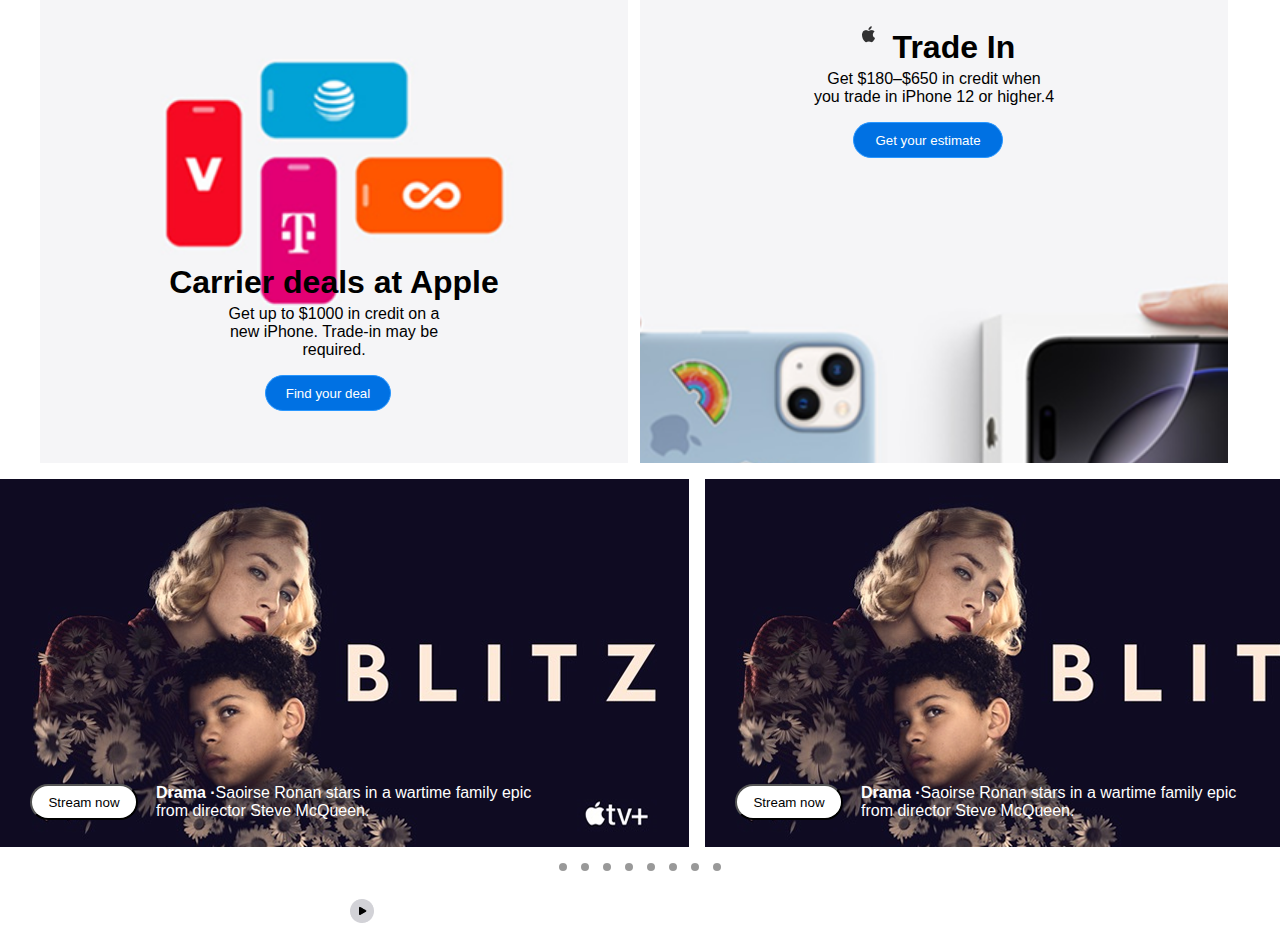
==== commit cc9e7860: "tablet hesgiig duusgav" ====
--- a/index.html
+++ b/index.html
@@ -10,6 +10,17 @@
     <header>
       <nav>
         <img src="./images/appleicon.png" alt="apple" class="nav__appleicon" />
+        <p class="nav__link">Store</p>
+        <p class="nav__link">Mac</p>
+        <p class="nav__link">iPad</p>
+        <p class="nav__link">iPhone</p>
+        <p class="nav__link">Watch</p>
+        <p class="nav__link">Vision</p>
+        <p class="nav__link">AirPods</p>
+        <p class="nav__link">TV & Home</p>
+        <p class="nav__link">Entertainment</p>
+        <p class="nav__link">Accessories</p>
+        <p class="nav__link">Support</p>
         <div>
           <img src="./images/searchicon.png" alt="search" class="nav__search" />
           <img src="./images/busketicon.png" alt="busket" class="nav__busket" />
@@ -22,7 +33,7 @@
       </h4>
     </header>
     <!-- 1r heseg -->
-    <section class="section__one section__one--background">
+    <section class="tablet section__one section__one--background">
       <div class="section__title section__one__title">
         <h1 class="section__title--padding subtitle section__one__subtitle">
           iPhone 16 Pro
@@ -32,12 +43,16 @@
         </p>
       </div>
       <div class="section__btn section__one__btn">
-        <button class="btn btn__learn btn__learn--color">Learn more</button>
-        <button class="btn btn__buy btn__buy--color">Buy</button>
+        <button class="btn tablet__btn btn__learn btn__learn--color">
+          Learn more
+        </button>
+        <button class="btn tablet__btn__buy btn__buy btn__buy--color">
+          Buy
+        </button>
       </div>
     </section>
     <!-- 2r heseg -->
-    <section class="section__two section__two--background">
+    <section class="tablet section__two section__two--background">
       <div class="section__title section__two__title">
         <h1 class="section__title--padding subtitle section__two__subtitle">
           iPhone 16
@@ -47,14 +62,20 @@
         </p>
       </div>
       <div class="section__btn section__two__btn">
-        <button class="btn btn__learn section__two__btn__learn--color">
+        <button
+          class="btn tablet__btn btn__learn section__two__btn__learn--color"
+        >
           Learn more
         </button>
-        <button class="btn btn__buy section__two__btn__buy--color">Buy</button>
+        <button
+          class="btn tablet__btn__buy btn__buy section__two__btn__buy--color"
+        >
+          Buy
+        </button>
       </div>
     </section>
     <!-- 3r heseg -->
-    <section class="section__three section__three--background">
+    <section class="tablet section__three section__three--background">
       <div class="section__title--padding section__title section__three__title">
         <img
           src="./images/ipadairtext.png"
@@ -66,18 +87,22 @@
         </p>
       </div>
       <div class="section__btn section__three__btn">
-        <button class="btn btn__learn section__three__btn__learn--color">
+        <button
+          class="btn tablet__btn btn__learn section__three__btn__learn--color"
+        >
           Learn more
         </button>
-        <button class="btn btn__buy section__three__btn__buy--color">
+        <button
+          class="btn tablet__btn__buy btn__buy section__three__btn__buy--color"
+        >
           Buy
         </button>
         <p class="gradient">Hello, Apple Intelligence.</p>
       </div>
     </section>
     <!-- 4r heseg -->
-    <section class="cards__container">
-      <div class="card section_four section__four--background">
+    <figure class="cards__container">
+      <section class="card section_four section__four--background">
         <div class="section__title section__four__title">
           <h1 class="section__title--padding subtitle section__four__subtitle">
             AirPods 4
@@ -94,9 +119,9 @@
             Buy
           </button>
         </div>
-      </div>
+      </section>
       <!-- 5r heseg -->
-      <div class="card section__five section__five--background">
+      <section class="card section__five section__five--background">
         <div class="section__title section__five__title">
           <h1 class="section__title--padding section__five__subtitle">
             <img
@@ -120,9 +145,9 @@
             Buy
           </button>
         </div>
-      </div>
+      </section>
       <!-- 6r heseg -->
-      <div class="card section__six section__six--background">
+      <section class="card section__six section__six--background">
         <div class="section__title section__six__title">
           <h1 class="section__title--padding section__six__subtitle">
             MacBook Air
@@ -139,9 +164,9 @@
             Buy
           </button>
         </div>
-      </div>
+      </section>
       <!-- 7r heseg -->
-      <div class="card section__seven section__seven--background">
+      <section class="card section__seven section__seven--background">
         <div class="section__title section__seven__title">
           <h1 class="section__title--padding section__seven__subtitle">
             Apple for Small Business
@@ -155,9 +180,9 @@
             Learn more
           </button>
         </div>
-      </div>
+      </section>
       <!-- 8r heseg -->
-      <div class="card section__eight section__eight--background">
+      <section class="card section__eight section__eight--background">
         <div class="section__title section__eight__title">
           <h1 class="section__title--padding section__eight__subtitle">
             Carrier deals at Apple
@@ -171,9 +196,9 @@
             Find your deal
           </button>
         </div>
-      </div>
+      </section>
       <!-- 9r heseg -->
-      <div class="card section__nine section__nine--background">
+      <section class="card section__nine section__nine--background">
         <div class="section__title section__nine__title">
           <h1 class="section__title--padding section__nine__subtitle">
             <img
@@ -192,35 +217,89 @@
             Get your estimate
           </button>
         </div>
-      </div>
-    </section>
-    <section class="scroll">
-      <img src="./images/scrollphoto1.png" alt="" />
-      <img src="./images/scrollphoto1.png" alt="" />
-      <img src="./images/scrollphoto1.png" alt="" />
-      <img src="./images/scrollphoto1.png" alt="" />
-      <img src="./images/scrollphoto1.png" alt="" />
-      <img src="./images/scrollphoto1.png" alt="" />
-      <img src="./images/scrollphoto1.png" alt="" />
-      <img src="./images/scrollphoto1.png" alt="" />
-    </section>
+      </section>
+    </figure>
+    <summary class="scroll">
+      <img src="./images/scrollphoto1.png" alt="" class="mobile__photo" />
+      <img src="./images/scrollphoto1.png" alt="" class="mobile__photo" />
+      <img src="./images/scrollphoto1.png" alt="" class="mobile__photo" />
+      <img src="./images/scrollphoto1.png" alt="" class="mobile__photo" />
+      <img src="./images/scrollphoto1.png" alt="" class="mobile__photo" />
+      <img src="./images/scrollphoto1.png" alt="" class="mobile__photo" />
+      <img src="./images/scrollphoto1.png" alt="" class="mobile__photo" />
+      <img src="./images/scrollphoto1.png" alt="" class="mobile__photo" />
+      <div class="scroll__tablet__photo">
+        <img
+          src="./images/tablet/tabletscroll.png"
+          alt=""
+          class="tablet__photo"
+        />
+        <div class="scroll__stream">
+          <button class="scroll__btn">Stream now</button>
+          <p class="scroll__text">
+            <span class="bold">Drama ·</span>Saoirse Ronan stars in a wartime
+            family epic from director Steve McQueen.
+          </p>
+        </div>
+      </div>
+      <div class="scroll__tablet__photo">
+        <img
+          src="./images/tablet/tabletscroll.png"
+          alt=""
+          class="tablet__photo"
+        />
+        <div class="scroll__stream">
+          <button class="scroll__btn">Stream now</button>
+          <p class="scroll__text">
+            <span class="bold">Drama ·</span>Saoirse Ronan stars in a wartime
+            family epic from director Steve McQueen.
+          </p>
+        </div>
+      </div>
+      <div class="scroll__tablet__photo">
+        <img
+          src="./images/tablet/tabletscroll.png"
+          alt=""
+          class="tablet__photo"
+        />
+        <div class="scroll__stream">
+          <button class="scroll__btn">Stream now</button>
+          <p class="scroll__text">
+            <span class="bold">Drama ·</span>Saoirse Ronan stars in a wartime
+            family epic from director Steve McQueen.
+          </p>
+        </div>
+      </div>
+    </summary>
     <div class="tablist">
-      <span></span>
-      <span></span>
-      <span></span>
-      <span></span>
-      <span></span>
-      <span></span>
-      <span></span>
-      <span></span>
+      <span class="dot"></span>
+      <span class="dot"></span>
+      <span class="dot"></span>
+      <span class="dot"></span>
+      <span class="dot"></span>
+      <span class="dot"></span>
+      <span class="dot"></span>
+      <span class="dot"></span>
     </div>
     <footer>
       <div class="album">
-        <div class="album__one"></div>
-        <div class="album__one"></div>
-        <div class="album__one"></div>
-        <div class="album__one"></div>
-        <div class="album__one"></div>
+        <div class="album__mobile"></div>
+        <div class="album__mobile"></div>
+        <div class="album__mobile"></div>
+        <div class="album__mobile"></div>
+        <div class="album__mobile"></div>
+        <div class="album__tablet">
+          <p>Lorem, ipsum dolor.</p>
+        </div>
+        <div class="album__tablet">
+          <p>Lorem, ipsum dolor.</p>
+        </div>
+        <div class="album__tablet">
+          <p>Lorem, ipsum dolor.</p>
+        </div>
+        <div class="album__tablet">
+          <p>Lorem, ipsum dolor.</p>
+        </div>
       </div>
     </footer>
     <div class="play">
--- a/style.css
+++ b/style.css
@@ -21,6 +21,10 @@
 }
 nav div {
   display: flex;
+}
+
+.nav__link {
+  display: none;
 }
 
 h4 {
@@ -139,6 +143,10 @@
   color: transparent;
 }
 
+.card {
+  background-repeat: no-repeat;
+  background-size: cover;
+}
 .section__four--background {
   background-image: url(./images/airpod.png);
 }
@@ -154,11 +162,6 @@
   margin-bottom: 16px;
 }
 
-.card {
-  background-repeat: no-repeat;
-  background-size: cover;
-}
-
 .section__five--background {
   background-image: url(./images/iwatch.png);
 }
@@ -244,6 +247,10 @@
   display: flex;
   gap: 16px;
   overflow-x: scroll;
+}
+
+.scroll__tablet__photo {
+  display: none;
 }
 
 .tablist {
@@ -254,10 +261,38 @@
   gap: 14px;
   justify-content: center;
   align-items: center;
-  margin-bottom: 16px;
-}
-
-span {
+  margin-top: 12px;
+  margin-bottom: 12px;
+}
+.scroll__tablet__photo {
+  position: relative;
+}
+.scroll__stream {
+  display: flex;
+  position: absolute;
+  top: 305px;
+  left: 30px;
+  gap: 18px;
+}
+
+.scroll__text {
+  color: white;
+  width: 401px;
+  text-align: left;
+}
+.bold {
+  font-weight: bold;
+}
+.scroll__btn {
+  width: 108px;
+  height: 36px;
+  border-radius: 999px;
+  border-color: 0;
+  background-color: white;
+  overflow: auto;
+}
+
+.dot {
   display: block;
   width: 8px;
   height: 8px;
@@ -270,12 +305,23 @@
   display: flex;
   gap: 6px;
   overflow-x: scroll;
-}
-
-.album__one {
+  width: 1200px;
+}
+
+.album__mobile {
   width: 238px;
   height: 134px;
   background: #6529cf;
+}
+.album__tablet {
+  position: relative;
+  width: 286;
+  height: 161;
+  background-color: green;
+  display: none;
+}
+.album__tablet p {
+  position: absolute;
 }
 .playbutton {
   width: 24px;
@@ -293,7 +339,7 @@
   .section__three--background {
     background-image: url(./images/tablet/ipadair.png);
   }
-  section {
+  .tablet {
     width: 100%;
     height: 650px;
     margin-bottom: 12px;
@@ -314,13 +360,13 @@
   .section__one__title {
     padding-top: 58px;
   }
-  .btn {
+  .tablet__btn {
     width: 123px;
     height: 44px;
     margin-right: 16px;
   }
 
-  .btn__buy {
+  .tablet__btn__buy {
     width: 68px;
   }
   .gradient {
@@ -332,11 +378,36 @@
     font-size: 22px;
   }
   .cards__container {
+    width: 100%;
     display: flex;
     flex-wrap: wrap;
+    margin: auto;
+    max-width: 1200px;
+    gap: 12px;
   }
 
   .card {
-    width: 50%;
-  }
-}
+    width: 49%;
+  }
+
+  .mobile__photo {
+    display: none;
+  }
+
+  .scroll__tablet__photo {
+    display: block;
+  }
+
+  .album__mobile {
+    display: none;
+  }
+  .album_tablet {
+    display: block;
+  }
+}
+
+@media screen and (min-width: 1204px) {
+  .nav__link {
+    display: block;
+  }
+}
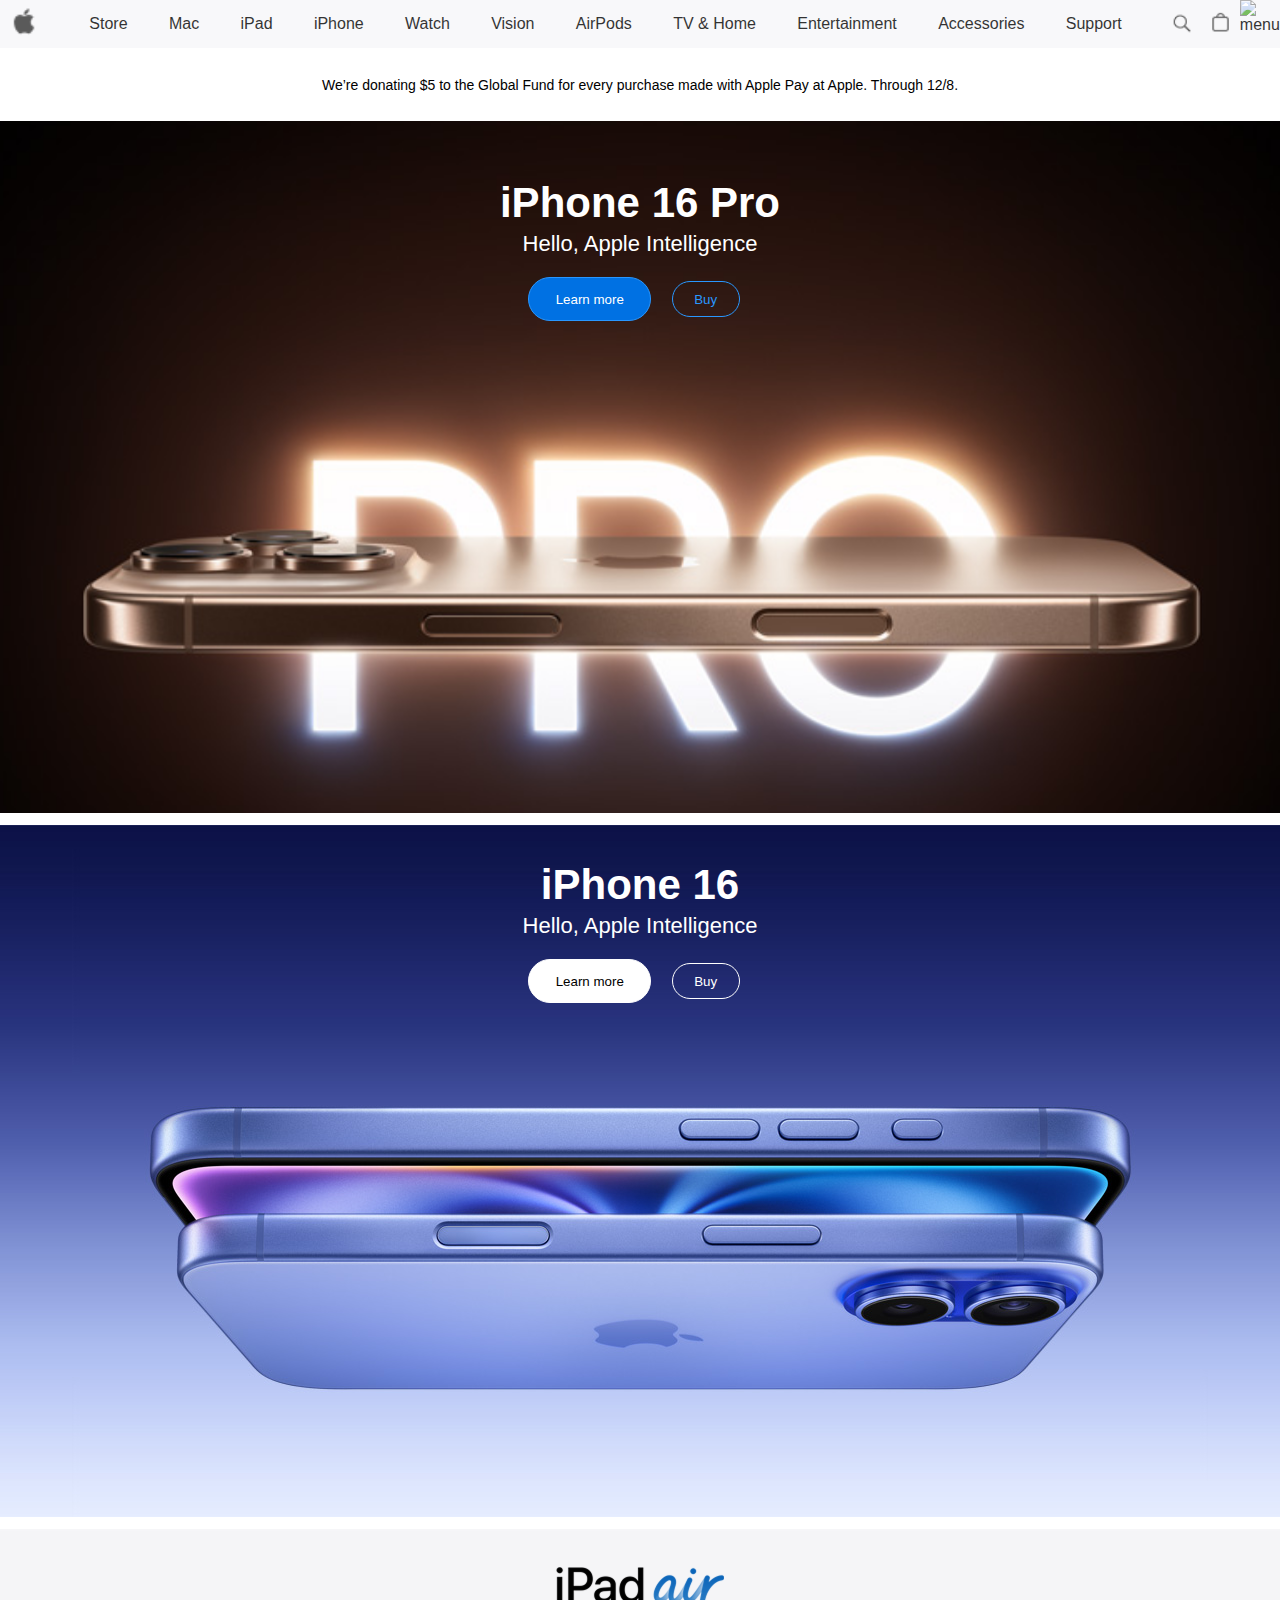
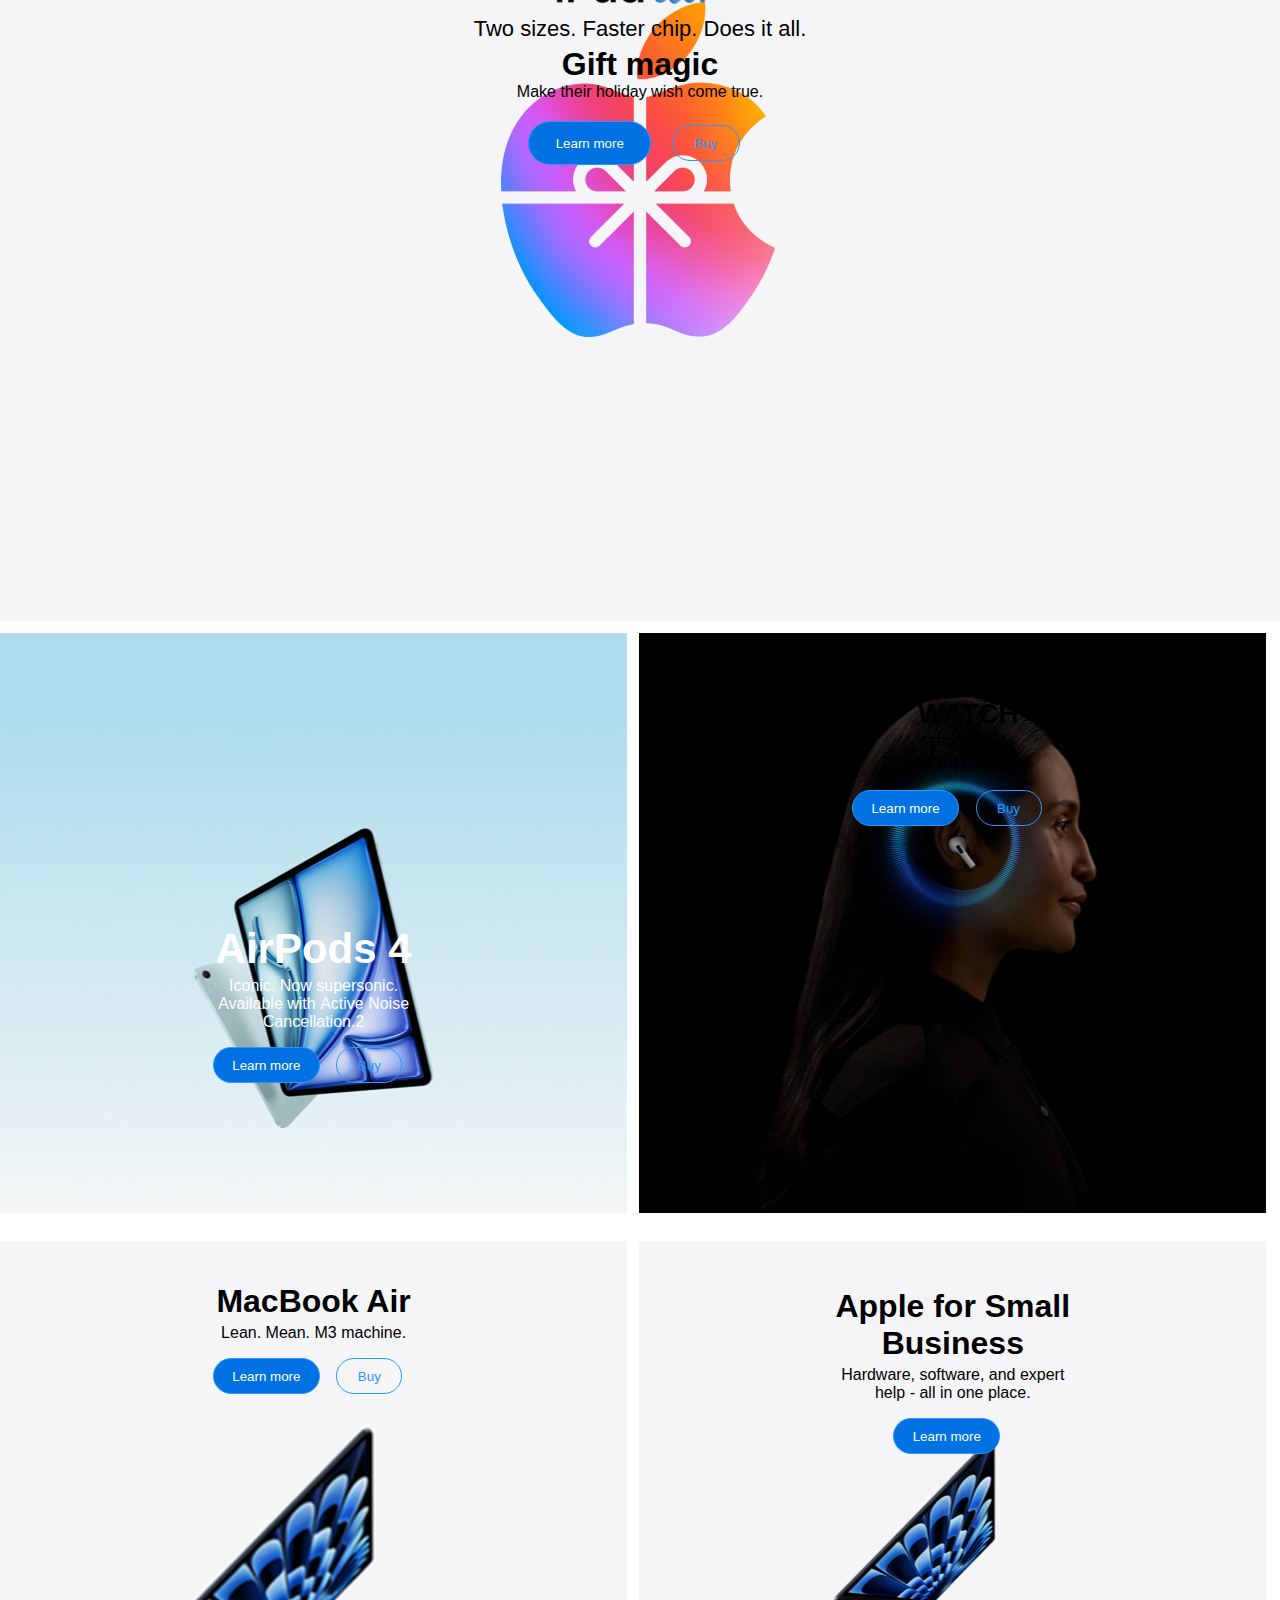
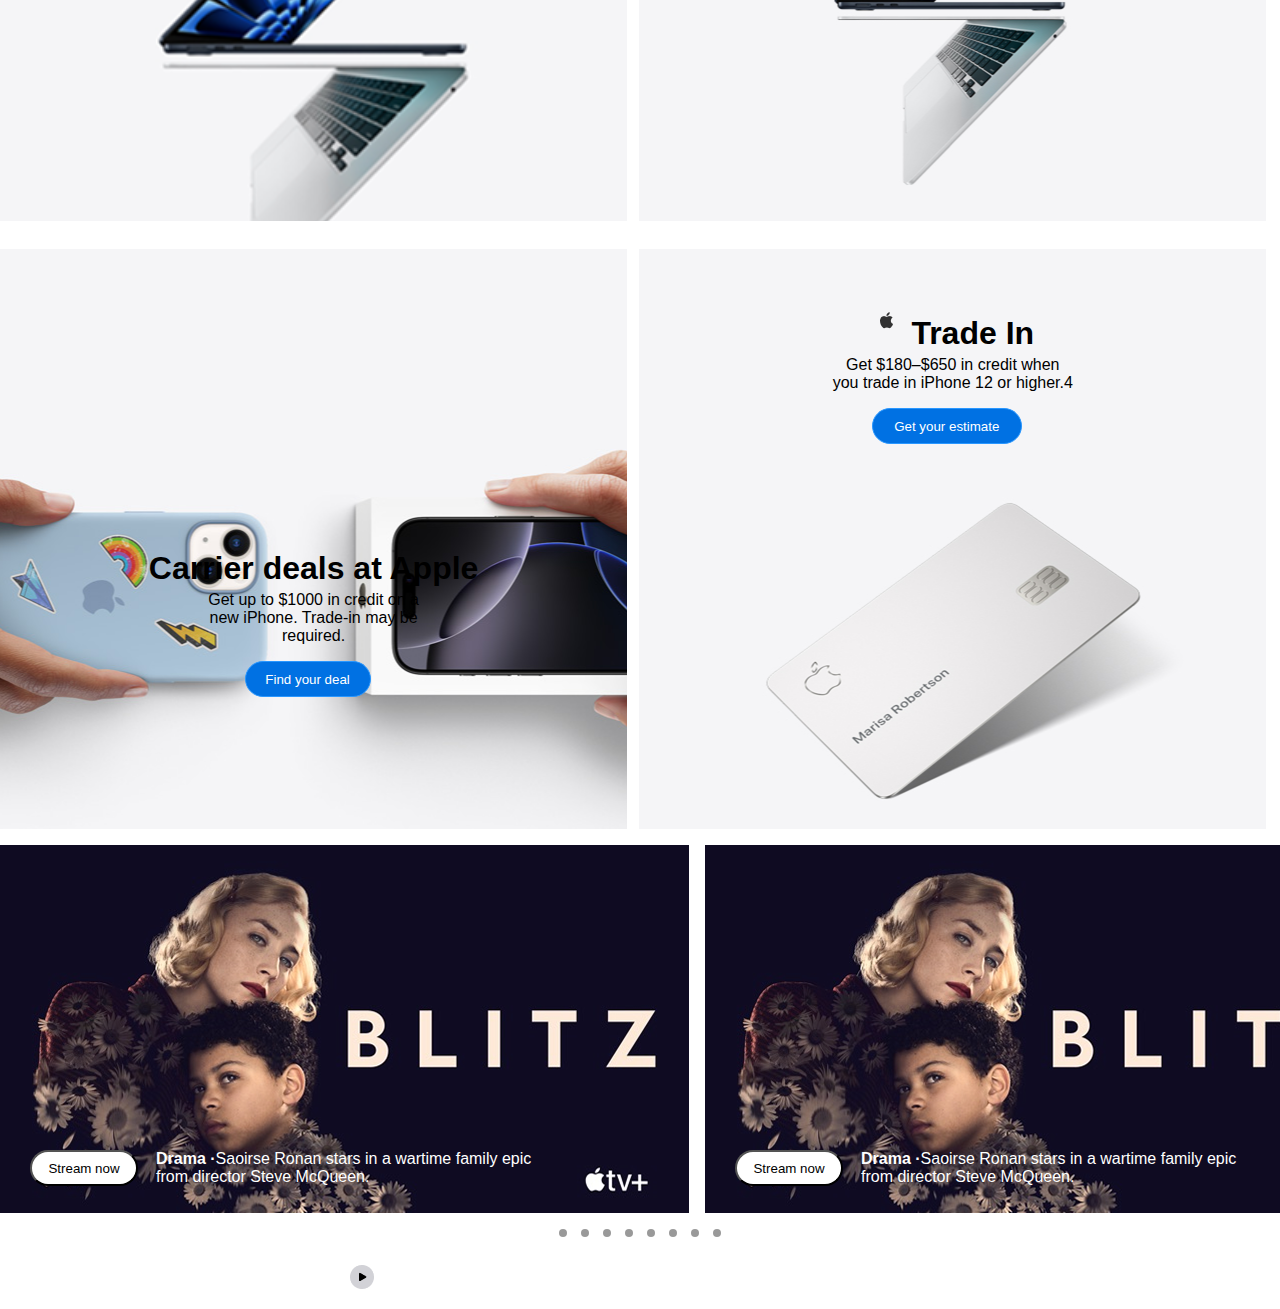
==== commit fefecfc1: "desktop hiij ehlev" ====
--- a/index.html
+++ b/index.html
@@ -33,7 +33,7 @@
       </h4>
     </header>
     <!-- 1r heseg -->
-    <section class="tablet section__one section__one--background">
+    <section class="desktop tablet section__one section__one--background">
       <div class="section__title section__one__title">
         <h1 class="section__title--padding subtitle section__one__subtitle">
           iPhone 16 Pro
@@ -52,7 +52,7 @@
       </div>
     </section>
     <!-- 2r heseg -->
-    <section class="tablet section__two section__two--background">
+    <section class="desktop tablet section__two section__two--background">
       <div class="section__title section__two__title">
         <h1 class="section__title--padding subtitle section__two__subtitle">
           iPhone 16
@@ -75,7 +75,7 @@
       </div>
     </section>
     <!-- 3r heseg -->
-    <section class="tablet section__three section__three--background">
+    <section class="desktop tablet section__three section__three--background">
       <div class="section__title--padding section__title section__three__title">
         <img
           src="./images/ipadairtext.png"
@@ -85,6 +85,8 @@
         <p class="section__title--padding subtext section__three__subtext">
           Two sizes. Faster chip. Does it all.
         </p>
+        <h1 class="desktop__title">Gift magic</h1>
+        <p class="desktop__text">Make their holiday wish come true.</p>
       </div>
       <div class="section__btn section__three__btn">
         <button
--- a/style.css
+++ b/style.css
@@ -42,8 +42,9 @@
   width: 100%;
   height: 500px;
   margin-bottom: 16px;
+  background-size: cover;
   background-image: no-repeat;
-  background-size: cover;
+  background-position: center;
   text-align: center;
 }
 
@@ -125,6 +126,14 @@
 .section__three__title {
   padding-top: 36px;
   padding-bottom: 16px;
+}
+
+.desktop__text {
+  display: none;
+}
+
+.desktop__title {
+  display: none;
 }
 
 .gradient {
@@ -305,7 +314,7 @@
   display: flex;
   gap: 6px;
   overflow-x: scroll;
-  width: 1200px;
+  /* width: 1200px; */
 }
 
 .album__mobile {
@@ -410,4 +419,61 @@
   .nav__link {
     display: block;
   }
-}
+
+  .desktop {
+    height: 692px;
+  }
+
+  .section__one--background {
+    background-image: url(./images/desktopphoto/iphone16pro.png);
+  }
+
+  .section__two--background {
+    background-image: url(./images/desktopphoto/iphone16.png);
+  }
+
+  .section__three--background {
+    background-image: url(./images/desktopphoto/applegift.png);
+  }
+  .section__four--background {
+    background-image: url(./images/desktopphoto/ipadair.png);
+  }
+
+  .section__five--background {
+    background-image: url(./images/desktopphoto/airpodbig.png);
+  }
+
+  .section__six--background {
+    background-color: url(./images/desktopphoto/iwatchone.png);
+  }
+
+  .section__seven--background {
+    background-image: url(./images/desktopphoto/macbookbig.png);
+  }
+
+  .section__eight--background {
+    background-image: url(./images/desktopphoto/tradein.png);
+  }
+
+  .section__nine--background {
+    background-image: url(./images/desktopphoto/applecard.png);
+  }
+  .cards__container {
+    max-width: 100%;
+  }
+  .card {
+    height: 580px;
+  }
+
+  .gradient {
+    display: none;
+  }
+
+  .desktop__title {
+    display: block;
+  }
+
+  .desktop__text {
+    display: block;
+  }
+}
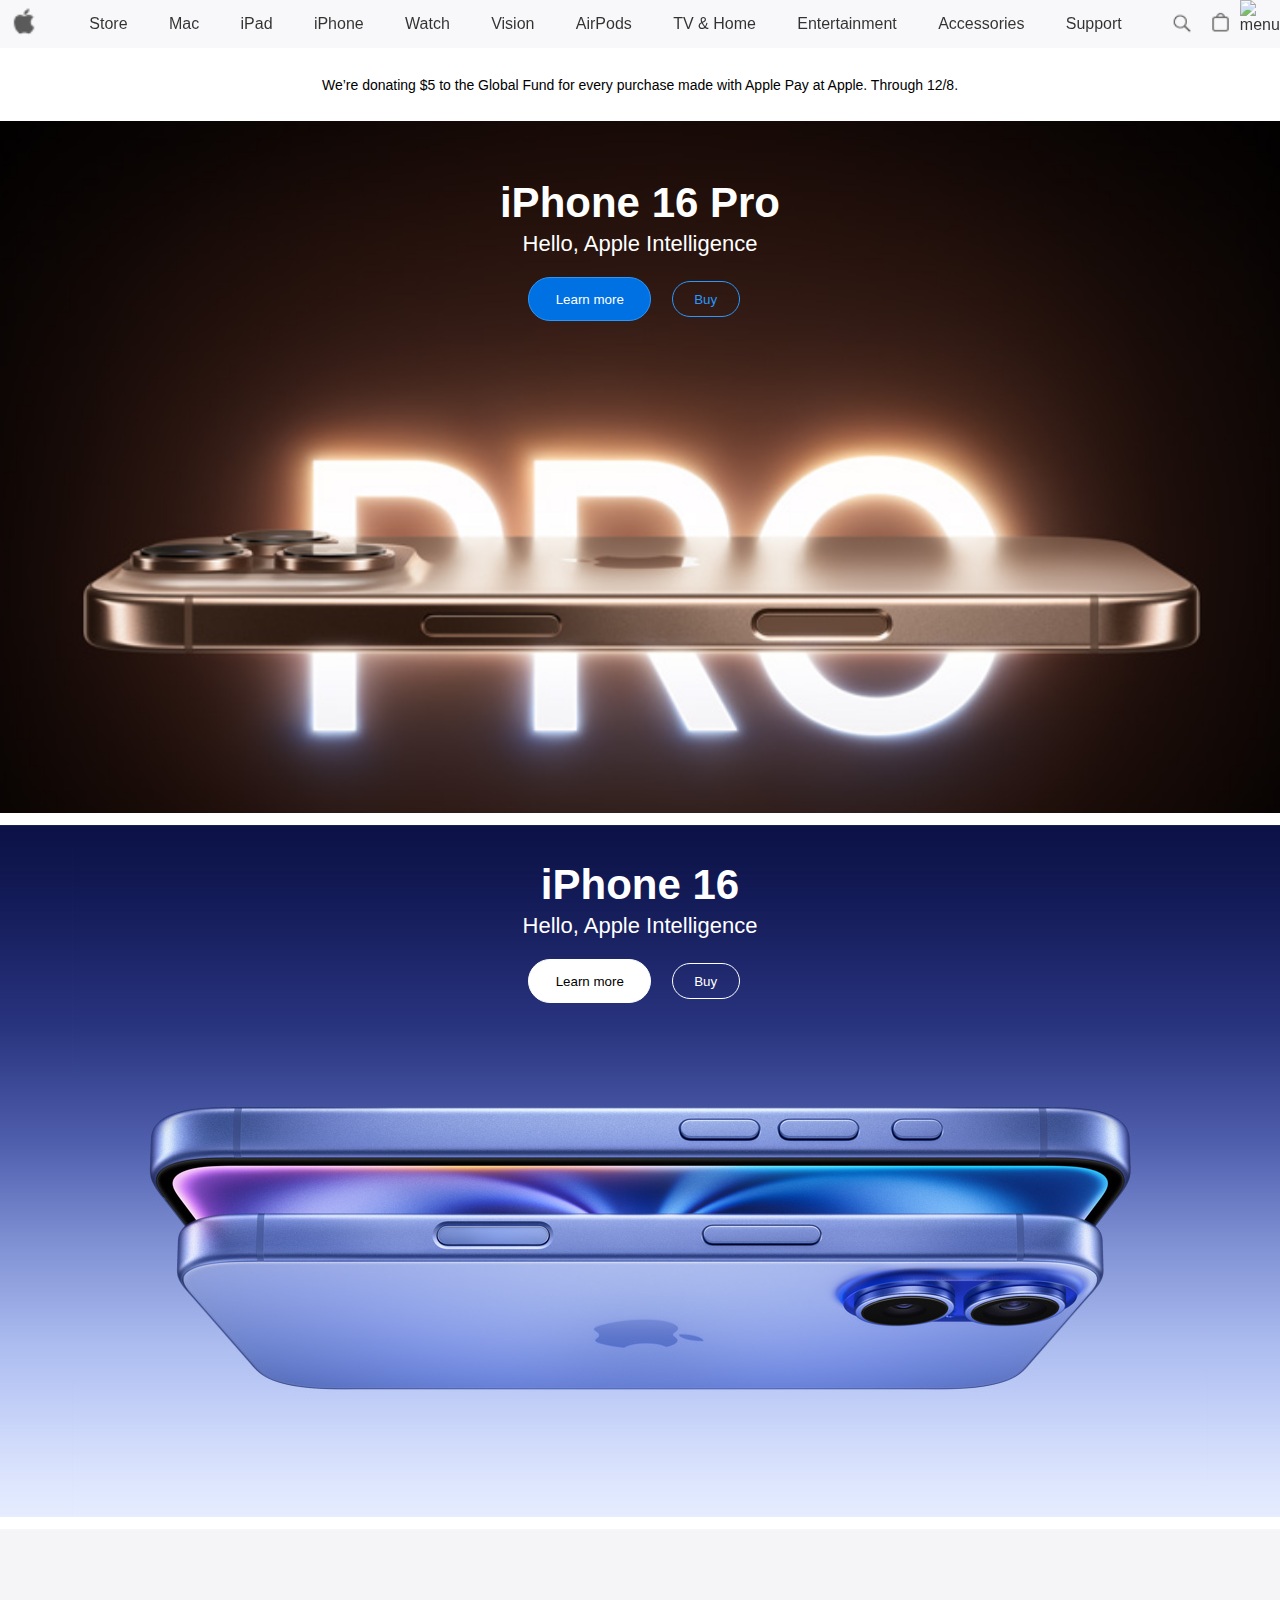
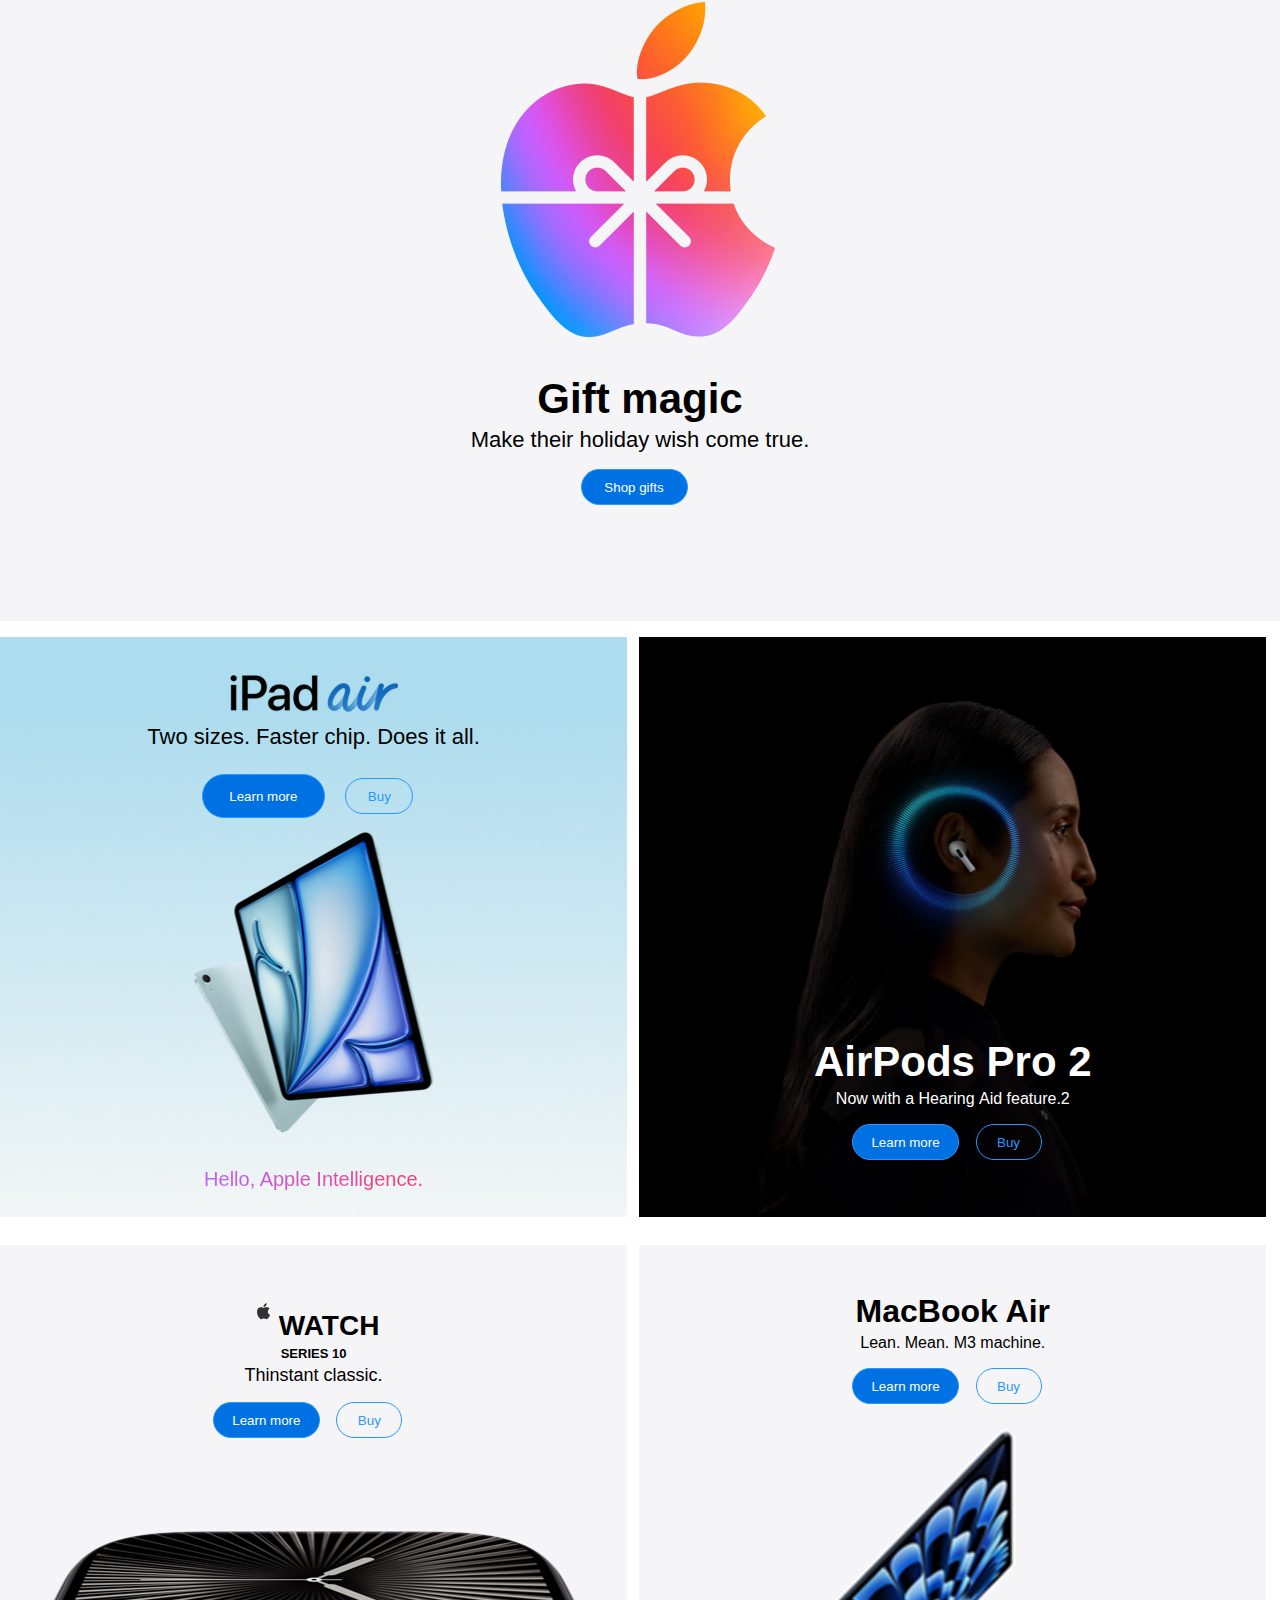
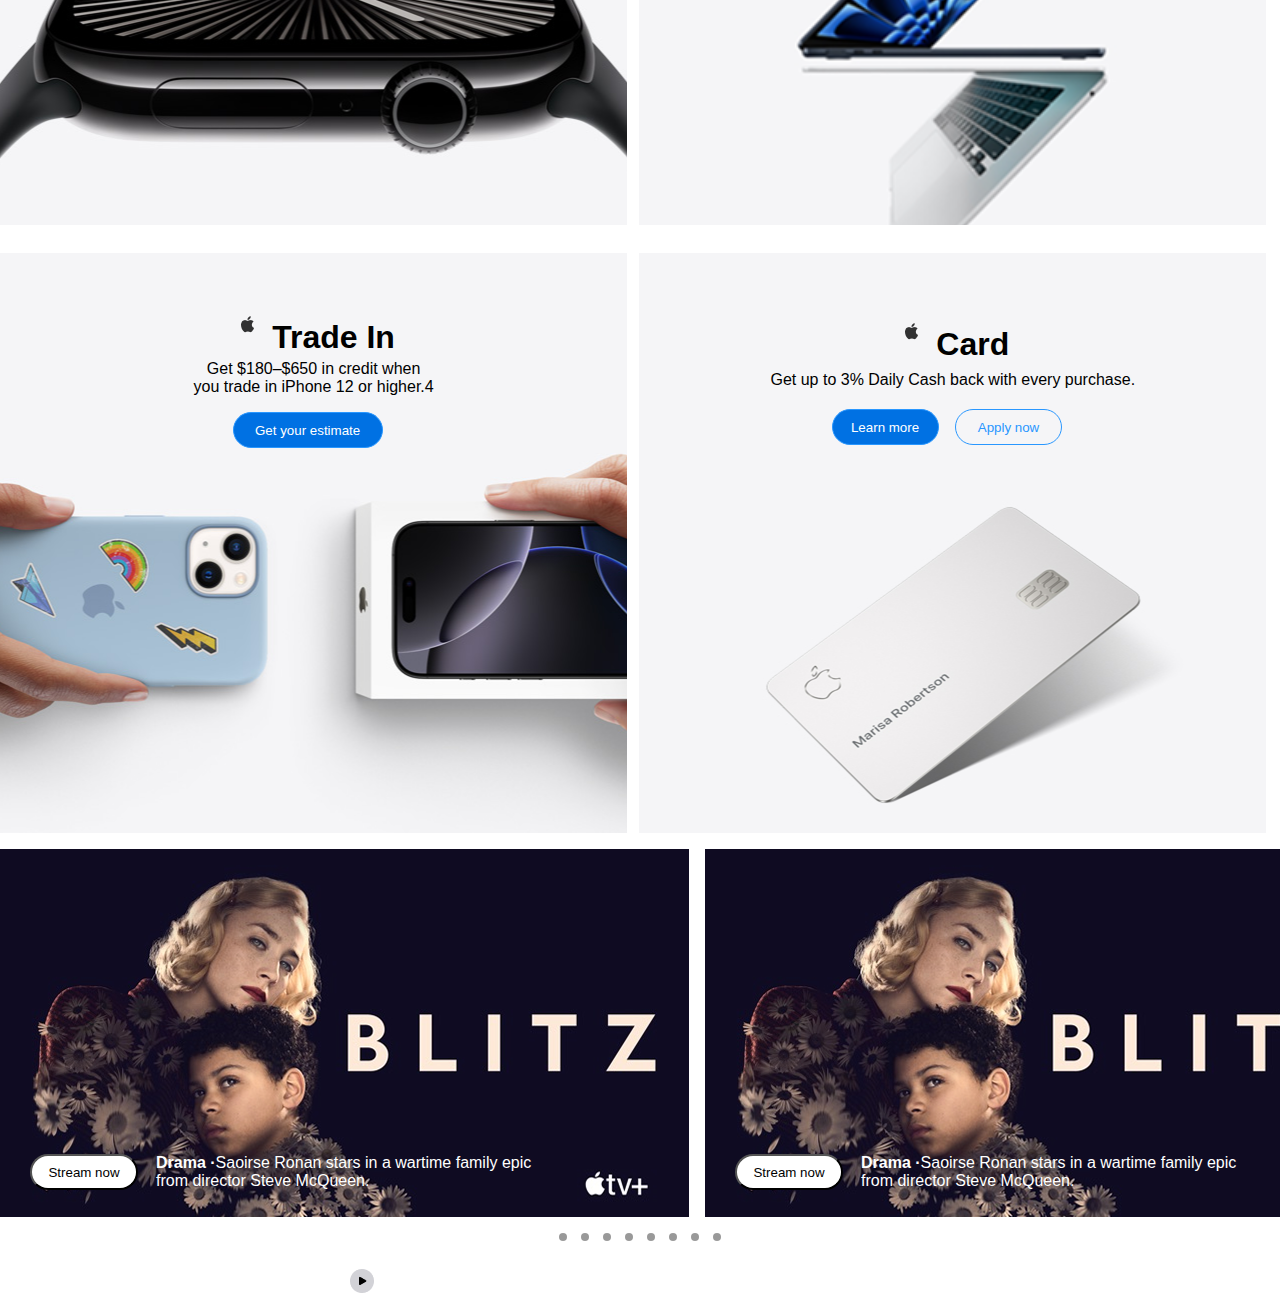
==== commit c75aa976: "mobile deer animation hiilee" ====
--- a/index.html
+++ b/index.html
@@ -74,42 +74,99 @@
         </button>
       </div>
     </section>
+    <!-- dekstop figure -->
+    <section class="desktop desktop__figure--block desktop__figure--background">
+      <div class="desktop__figure__text__container">
+        <h1 class="subtitle desktop__figure__title">Gift magic</h1>
+        <p class="subtext desktop__figure__text">
+          Make their holiday wish come true.
+        </p>
+      </div>
+      <div class="section__btn section__figure__btn">
+        <button class="btn desktop__figure__btn btn__shop">Shop gifts</button>
+      </div>
+    </section>
     <!-- 3r heseg -->
     <section class="desktop tablet section__three section__three--background">
       <div class="section__title--padding section__title section__three__title">
         <img
           src="./images/ipadairtext.png"
           alt="ipadairtext"
-          class="section__three__ipadtext"
+          class="figure__none section__three__ipadtext"
         />
-        <p class="section__title--padding subtext section__three__subtext">
+        <p
+          class="figure__none section__title--padding subtext section__three__subtext"
+        >
           Two sizes. Faster chip. Does it all.
         </p>
-        <h1 class="desktop__title">Gift magic</h1>
-        <p class="desktop__text">Make their holiday wish come true.</p>
       </div>
       <div class="section__btn section__three__btn">
         <button
-          class="btn tablet__btn btn__learn section__three__btn__learn--color"
+          class="figure__none btn tablet__btn btn__learn section__three__btn__learn--color"
         >
           Learn more
         </button>
         <button
-          class="btn tablet__btn__buy btn__buy section__three__btn__buy--color"
+          class="figure__none btn tablet__btn__buy btn__buy section__three__btn__buy--color"
         >
           Buy
         </button>
-        <p class="gradient">Hello, Apple Intelligence.</p>
+        <p class="figure__none gradient">Hello, Apple Intelligence.</p>
       </div>
     </section>
     <!-- 4r heseg -->
     <figure class="cards__container">
-      <section class="card section_four section__four--background">
+      <section class="card tablet section__subthree section__three--background">
+        <div
+          class="section__title--padding section__title section__three__title"
+        >
+          <img
+            src="./images/ipadairtext.png"
+            alt="ipadairtext"
+            class="figure__none section__three__ipadtext"
+          />
+          <p
+            class="figure__none section__title--padding subtext section__three__subtext"
+          >
+            Two sizes. Faster chip. Does it all.
+          </p>
+        </div>
+        <div class="section__btn section__three__btn">
+          <button
+            class="figure__none btn tablet__btn btn__learn section__three__btn__learn--color"
+          >
+            Learn more
+          </button>
+          <button
+            class="figure__none btn tablet__btn__buy btn__buy section__three__btn__buy--color"
+          >
+            Buy
+          </button>
+          <p class="figure__none gradient">Hello, Apple Intelligence.</p>
+        </div>
+      </section>
+      <section
+        class="card desktop__none section_four section__four--background"
+      >
         <div class="section__title section__four__title">
-          <h1 class="section__title--padding subtitle section__four__subtitle">
+          <h1
+            class="section__subfour section__title--padding subtitle section__four__subtitle"
+          >
+            AirPods Pro 2
+          </h1>
+          <p
+            class="section__subfour section__title--padding section__four__text"
+          >
+            Now with a Hearing Aid feature.2
+          </p>
+          <h1
+            class="desktop__four__none section__title--padding subtitle section__four__subtitle"
+          >
             AirPods 4
           </h1>
-          <p class="section__title--padding section__four__text">
+          <p
+            class="desktop__four__none section__title--padding section__four__text"
+          >
             Iconic. Now supersonic. Available with Active Noise Cancellation.2
           </p>
         </div>
@@ -129,7 +186,7 @@
             <img
               src="./images/appleicon.png"
               alt="logo"
-              class="section__five__logo"
+              class="section__logo section__five__logo"
             />WATCH
           </h1>
           <p class="section__title--padding section__five__subtext">
@@ -168,7 +225,9 @@
         </div>
       </section>
       <!-- 7r heseg -->
-      <section class="card section__seven section__seven--background">
+      <section
+        class="card desktop__older__none section__seven section__seven--background"
+      >
         <div class="section__title section__seven__title">
           <h1 class="section__title--padding section__seven__subtitle">
             Apple for Small Business
@@ -184,7 +243,9 @@
         </div>
       </section>
       <!-- 8r heseg -->
-      <section class="card section__eight section__eight--background">
+      <section
+        class="card desktop__older__none section__eight section__eight--background"
+      >
         <div class="section__title section__eight__title">
           <h1 class="section__title--padding section__eight__subtitle">
             Carrier deals at Apple
@@ -206,7 +267,7 @@
             <img
               src="./images/appleicon.png"
               alt="icon"
-              class="section__nine__logo"
+              class="section__logo section__nine__logo"
             />
             Trade In
           </h1>
@@ -217,6 +278,30 @@
         <div class="section__btn section__nine__btn">
           <button class="btn btn__learn section__nine__btn__buy--color">
             Get your estimate
+          </button>
+        </div>
+      </section>
+      <!-- 10r heseg -->
+      <section class="card section__ten section__ten--background">
+        <div class="section__title section__ten__title">
+          <h1 class="section__title--padding section__ten__subtitle">
+            <img
+              src="./images/appleicon.png"
+              alt="icon"
+              class="section__logo section__ten__logo"
+            />
+            Card
+          </h1>
+          <p class="section__title--padding section__ten__text">
+            Get up to 3% Daily Cash back with every purchase.
+          </p>
+        </div>
+        <div class="section__btn section__ten__btn">
+          <button class="btn btn__learn section__ten__btn__learn--color">
+            Learn more
+          </button>
+          <button class="btn btn__learn section__ten__btn__buy--color">
+            Apply now
           </button>
         </div>
       </section>
@@ -285,14 +370,16 @@
     </div>
     <footer>
       <div class="album">
-        <div class="album__mobile"></div>
-        <div class="album__mobile"></div>
-        <div class="album__mobile"></div>
-        <div class="album__mobile"></div>
-        <div class="album__mobile"></div>
-        <div class="album__tablet">
-          <p>Lorem, ipsum dolor.</p>
-        </div>
+        <div class="item album__mobile1"></div>
+        <div class="item album__mobile2"></div>
+        <div class="item album__mobile3"></div>
+        <div class="item album__mobile4"></div>
+        <div class="item album__mobile5"></div>
+      </div>
+      <div class="album__tablet">
+        <p>Lorem, ipsum dolor.</p>
+      </div>
+      <div class="album__tablet__animation">
         <div class="album__tablet">
           <p>Lorem, ipsum dolor.</p>
         </div>
--- a/style.css
+++ b/style.css
@@ -37,7 +37,16 @@
   font-weight: lighter;
   text-align: center;
 }
-
+.desktop__figure--block {
+  display: none;
+}
+
+.section__subthree {
+  display: none;
+}
+.section__ten {
+  display: none;
+}
 section {
   width: 100%;
   height: 500px;
@@ -160,6 +169,10 @@
   background-image: url(./images/airpod.png);
 }
 
+.section__subfour {
+  display: none;
+}
+
 .section__four__title {
   color: white;
   padding-top: 292px;
@@ -202,7 +215,7 @@
   margin-bottom: 16px;
 }
 .section__six__title {
-  padding-top: 42px;
+  padding-top: 48px;
 }
 .section__seven--background {
   background-image: url(./images/applesmallbusiness.png);
@@ -313,19 +326,27 @@
 .album {
   display: flex;
   gap: 6px;
-  overflow-x: scroll;
-  /* width: 1200px; */
-}
-
-.album__mobile {
+  margin-inline: auto;
+  position: relative;
+  overflow: hidden;
+}
+
+.item {
   width: 238px;
   height: 134px;
   background: #6529cf;
+  left: 100%;
+  position: absolute;
+  animation: move 5s linear infinite;
+}
+
+.album__tablet__animation {
+  display: none;
 }
 .album__tablet {
   position: relative;
-  width: 286;
-  height: 161;
+  width: 286px;
+  height: 161px;
   background-color: green;
   display: none;
 }
@@ -338,6 +359,15 @@
   margin: 16px 16px 16px 350px;
 }
 
+@keyframes move {
+  from {
+    transform: translateX(0);
+  }
+  to {
+    transform: translateX(-1000px);
+  }
+}
+
 @media screen and (min-width: 700px) {
   .section__one--background {
     background-image: url(./images/tablet/iphone16pro.png);
@@ -347,6 +377,17 @@
   }
   .section__three--background {
     background-image: url(./images/tablet/ipadair.png);
+  }
+
+  .desktop__figure--block {
+    display: none;
+  }
+
+  .section__subthree {
+    display: none;
+  }
+  .section__ten {
+    display: none;
   }
   .tablet {
     width: 100%;
@@ -410,8 +451,9 @@
   .album__mobile {
     display: none;
   }
-  .album_tablet {
-    display: block;
+  .album__tablet__animation {
+    display: block;
+    animation: move 8s linear infinite;
   }
 }
 
@@ -433,47 +475,98 @@
   }
 
   .section__three--background {
+    display: none;
+  }
+
+  .section__subthree {
+    background-image: url(./images/desktopphoto/ipadair.png);
+  }
+
+  .desktop__figure--background {
     background-image: url(./images/desktopphoto/applegift.png);
   }
   .section__four--background {
-    background-image: url(./images/desktopphoto/ipadair.png);
+    background-image: url(./images/desktopphoto/airpodbig.png);
   }
 
   .section__five--background {
-    background-image: url(./images/desktopphoto/airpodbig.png);
+    background-image: url(./images/desktopphoto/iwatchone.png);
   }
 
   .section__six--background {
-    background-color: url(./images/desktopphoto/iwatchone.png);
-  }
-
-  .section__seven--background {
-    background-image: url(./images/desktopphoto/macbookbig.png);
-  }
-
-  .section__eight--background {
+    background-color: url(./images/desktopphoto/macbookbig.png);
+  }
+
+  .section__nine--background {
     background-image: url(./images/desktopphoto/tradein.png);
   }
 
-  .section__nine--background {
+  .section__ten--background {
     background-image: url(./images/desktopphoto/applecard.png);
   }
+
   .cards__container {
     max-width: 100%;
   }
   .card {
     height: 580px;
   }
+  .section__ten {
+    display: block;
+  }
+  .desktop__figure--block {
+    display: block;
+  }
+
+  .desktop__figure__text__container {
+    padding-top: 446px;
+  }
+  .desktop__figure__text__container p {
+    padding-bottom: 16px;
+  }
+
+  .section__subthree {
+    display: block;
+  }
+
+  .desktop__older__none {
+    display: none;
+  }
+
+  .section__ten__btn__buy--color {
+    background-color: transparent;
+    color: #2997ff;
+  }
+
+  .section__ten__title {
+    padding-top: 58px;
+  }
+
+  .section__ten__subtitle {
+    padding-bottom: 4px;
+  }
+
+  .section__ten__text {
+    padding-bottom: 16px;
+  }
 
   .gradient {
-    display: none;
-  }
-
-  .desktop__title {
-    display: block;
-  }
-
-  .desktop__text {
-    display: block;
-  }
-}
+    padding-top: 350px;
+  }
+
+  .desktop__four__none {
+    display: none;
+  }
+
+  .section__subfour {
+    display: block;
+  }
+
+  .section__four__title {
+    padding-top: 401px;
+  }
+
+  .section__four__text {
+    width: 100%;
+  }
+}
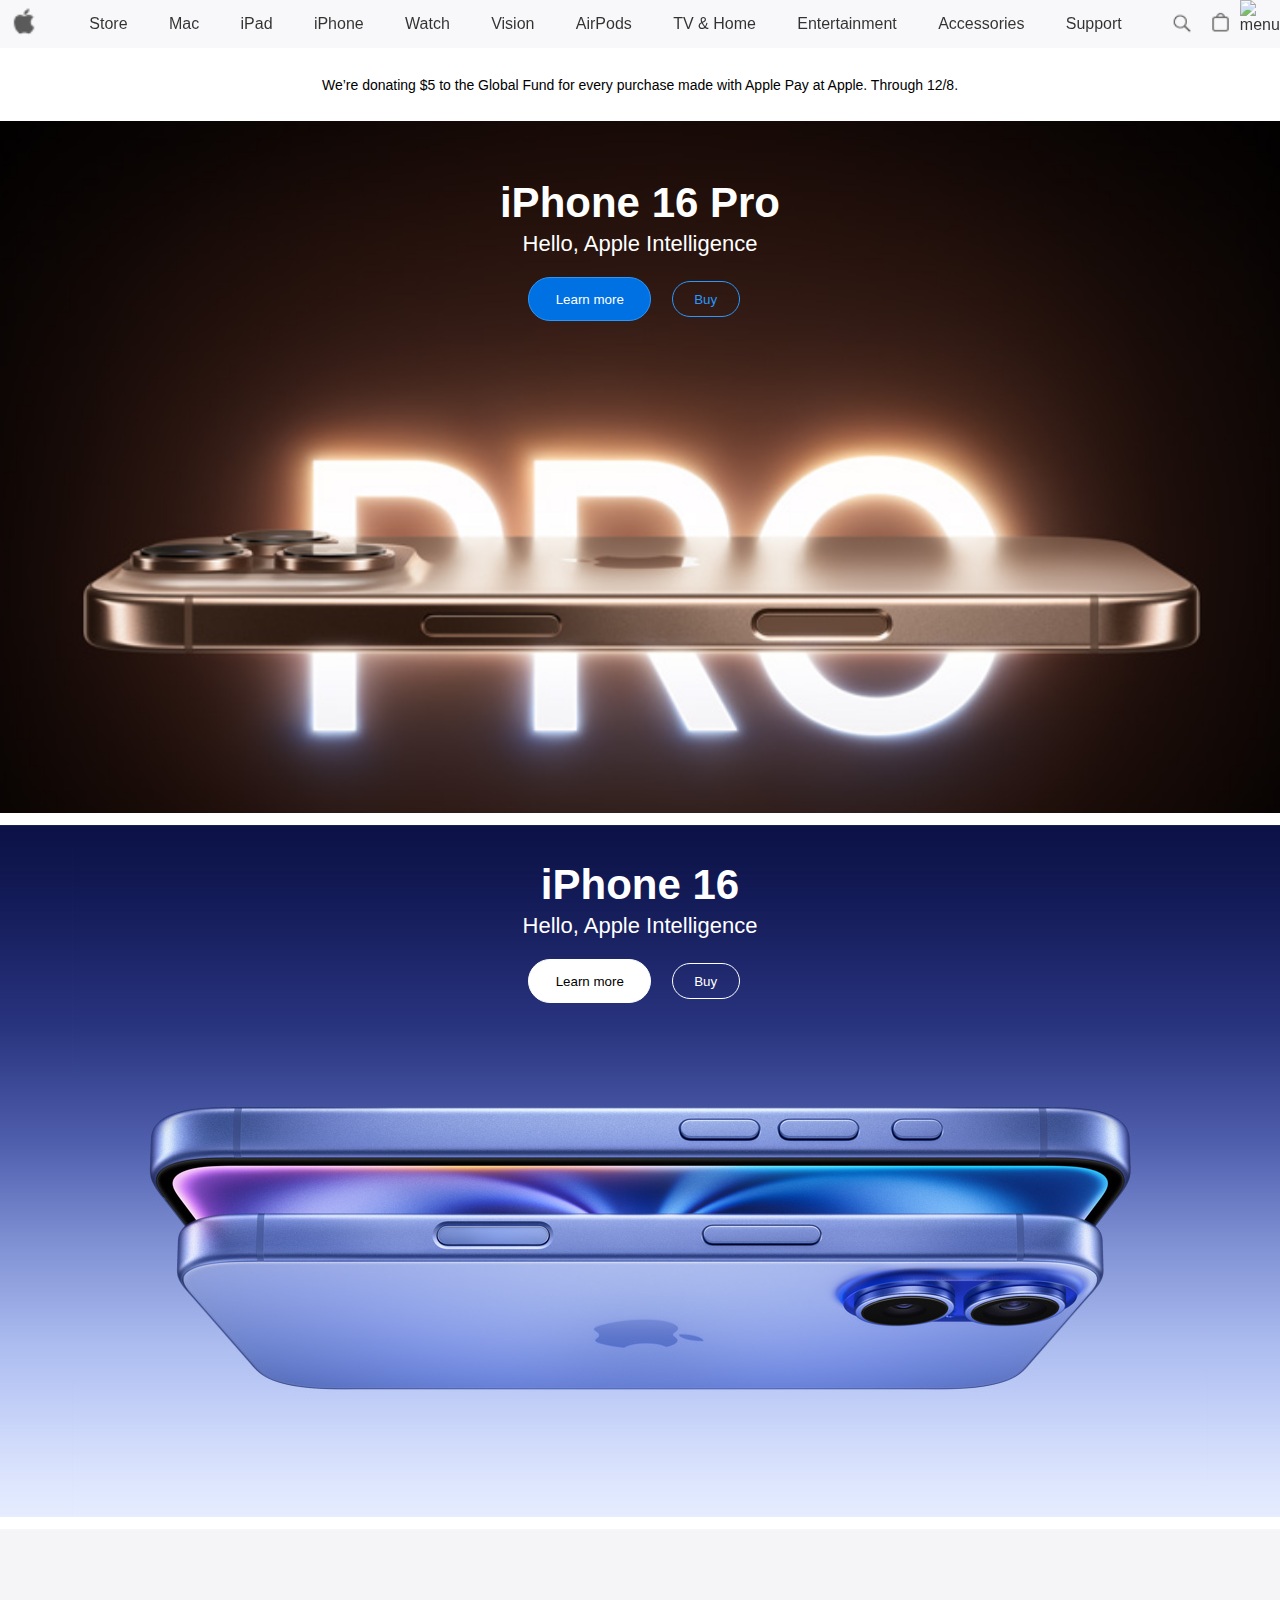
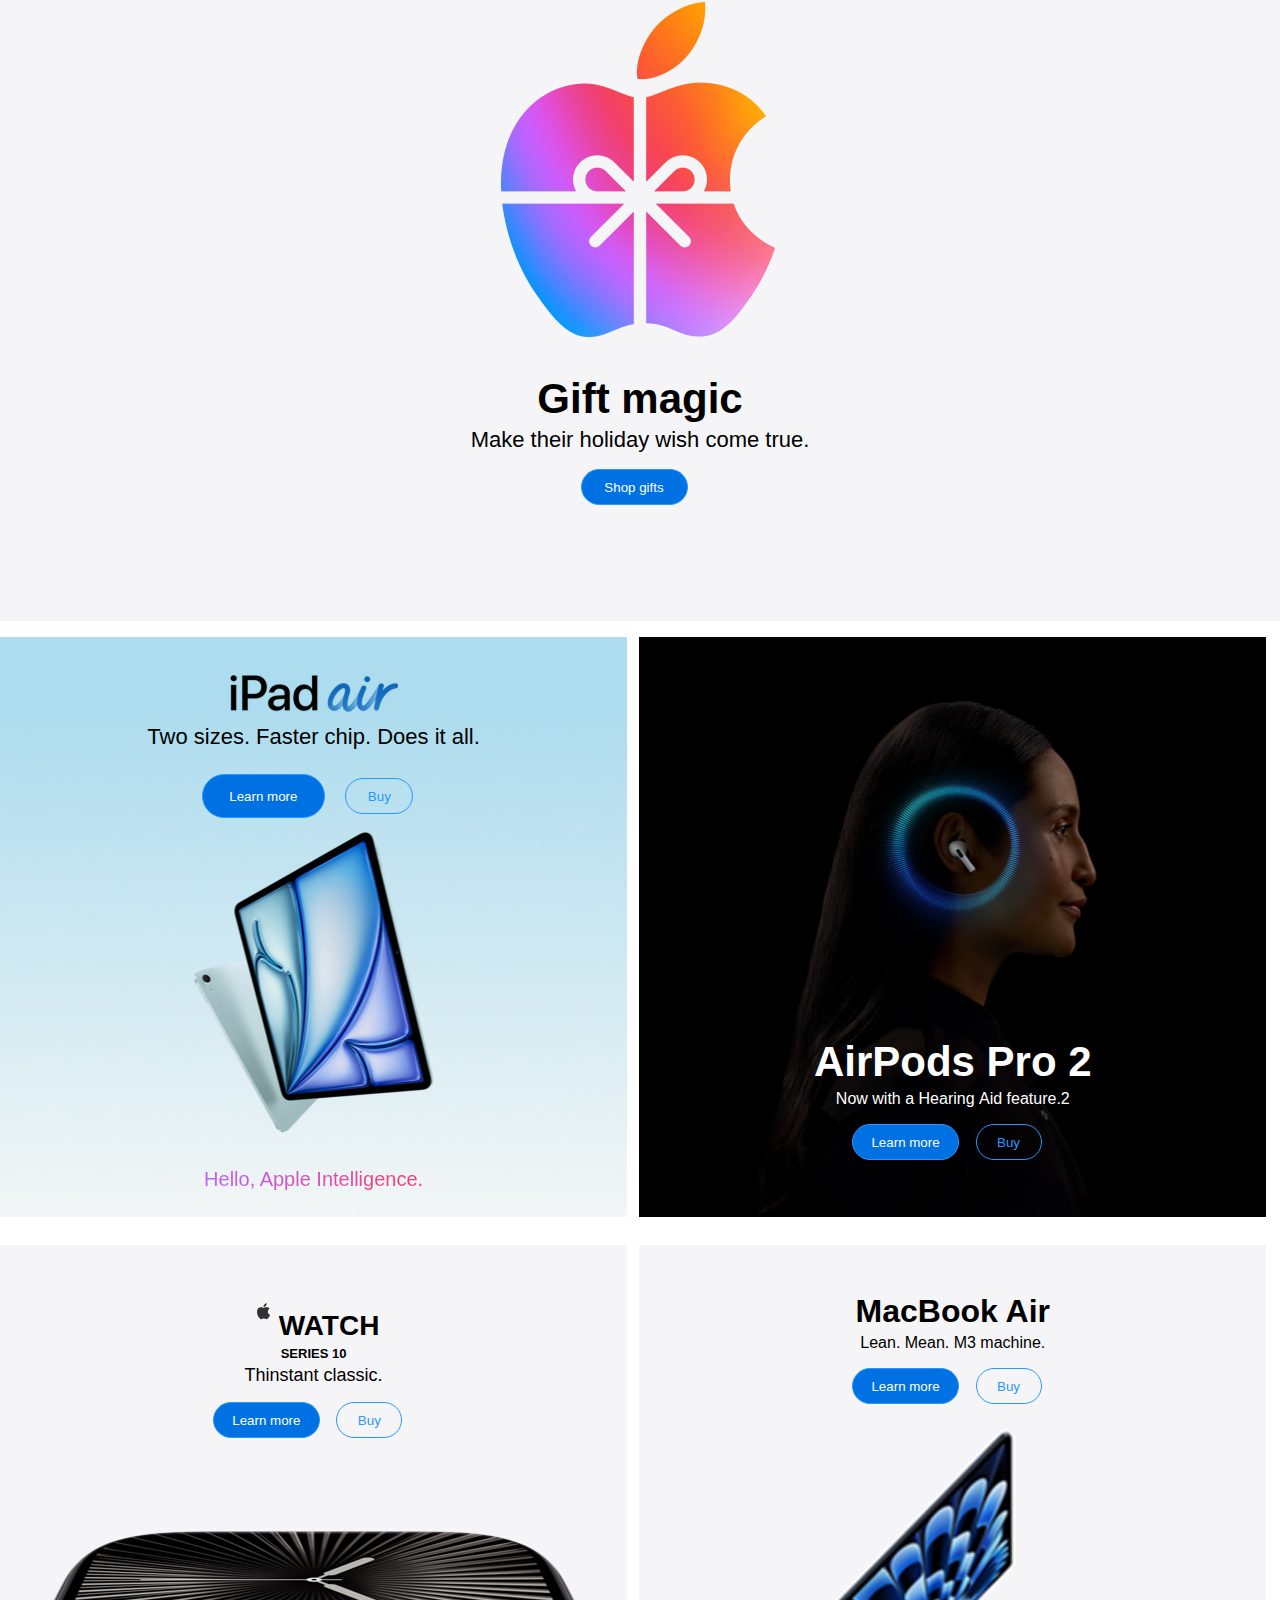
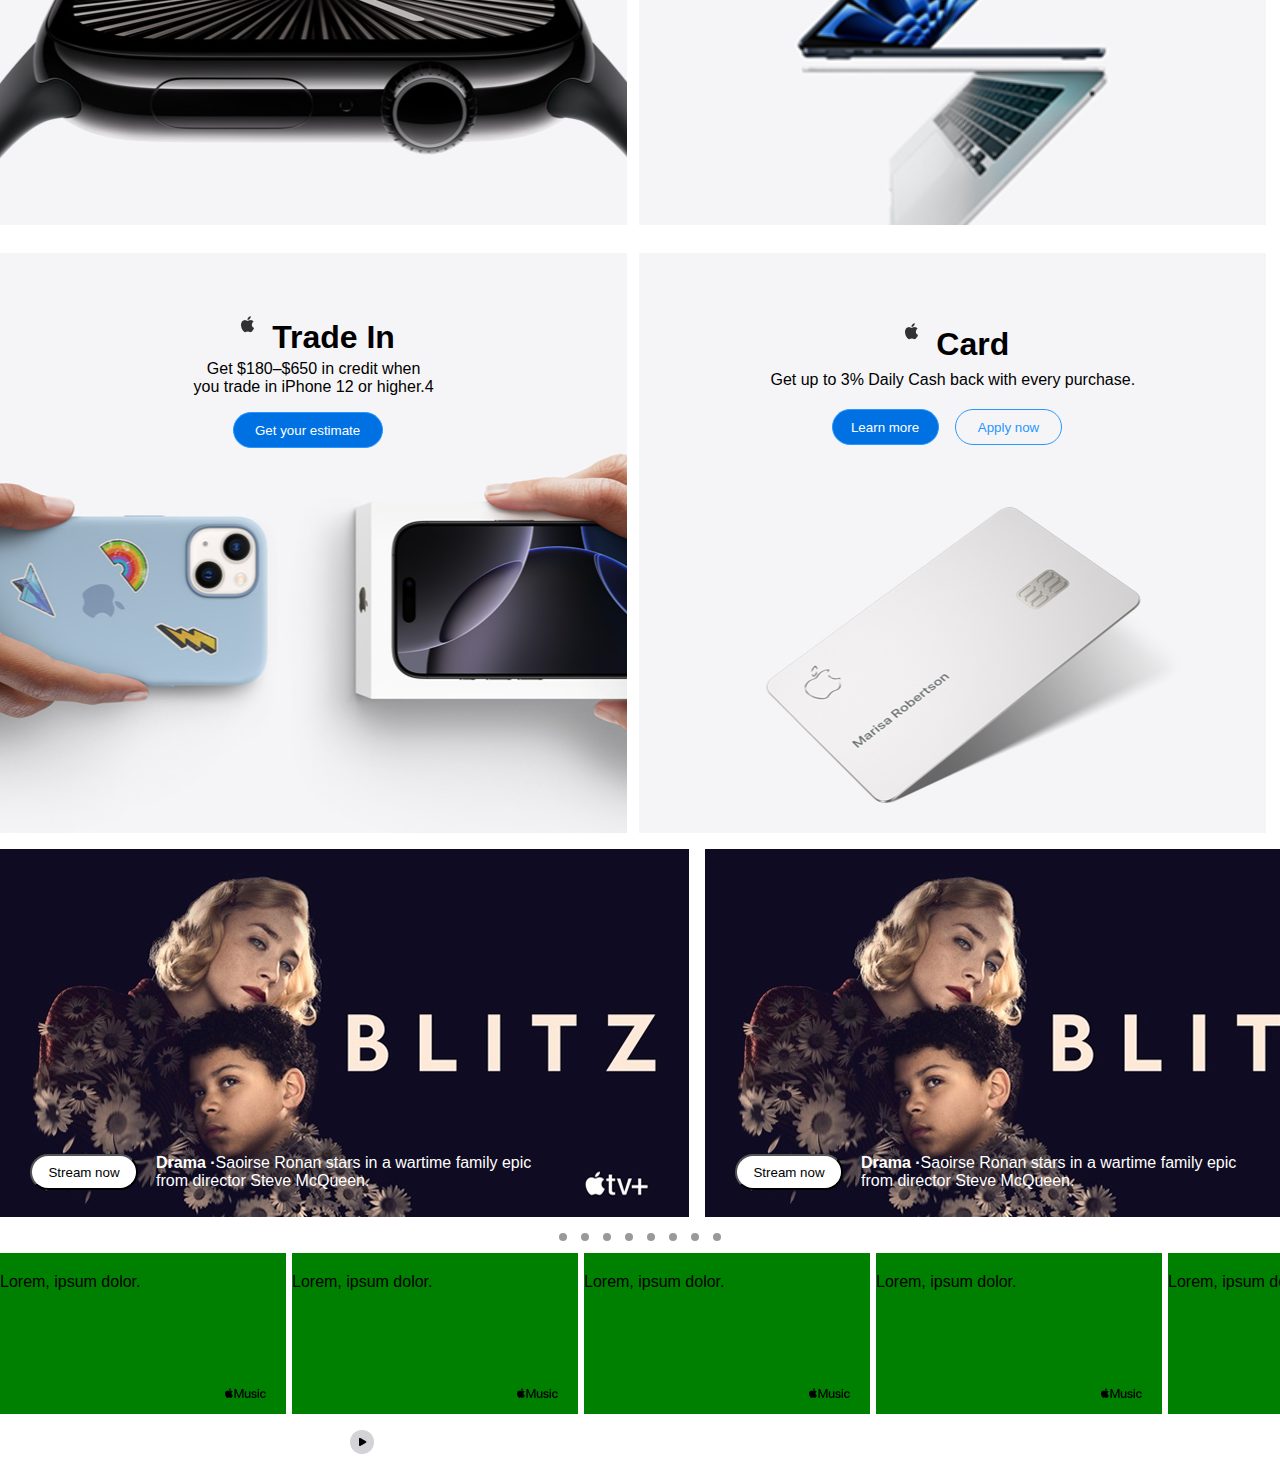
==== commit b5f6f78d: "Animation zasvarlav" ====
--- a/index.html
+++ b/index.html
@@ -307,14 +307,14 @@
       </section>
     </figure>
     <summary class="scroll">
-      <img src="./images/scrollphoto1.png" alt="" class="mobile__photo" />
-      <img src="./images/scrollphoto1.png" alt="" class="mobile__photo" />
-      <img src="./images/scrollphoto1.png" alt="" class="mobile__photo" />
-      <img src="./images/scrollphoto1.png" alt="" class="mobile__photo" />
-      <img src="./images/scrollphoto1.png" alt="" class="mobile__photo" />
-      <img src="./images/scrollphoto1.png" alt="" class="mobile__photo" />
-      <img src="./images/scrollphoto1.png" alt="" class="mobile__photo" />
-      <img src="./images/scrollphoto1.png" alt="" class="mobile__photo" />
+      <img src="./images/albumphoto8.jpeg" alt="" class="mobile__photo" />
+      <img src="./images/albumphoto1.jpeg" alt="" class="mobile__photo" />
+      <img src="./images/albumphoto2.jpeg" alt="" class="mobile__photo" />
+      <img src="./images/albumphoto3.jpeg" alt="" class="mobile__photo" />
+      <img src="./images/albumphoto4.jpeg" alt="" class="mobile__photo" />
+      <img src="./images/albumphoto5.jpeg" alt="" class="mobile__photo" />
+      <img src="./images/albumphoto6.jpeg" alt="" class="mobile__photo" />
+      <img src="./images/albumphoto7.jpeg" alt="" class="mobile__photo" />
       <div class="scroll__tablet__photo">
         <img
           src="./images/tablet/tabletscroll.png"
@@ -373,20 +373,28 @@
         <div class="item album__mobile1"></div>
         <div class="item album__mobile2"></div>
         <div class="item album__mobile3"></div>
-        <div class="item album__mobile4"></div>
-        <div class="item album__mobile5"></div>
-      </div>
-      <div class="album__tablet">
-        <p>Lorem, ipsum dolor.</p>
-      </div>
-      <div class="album__tablet__animation">
-        <div class="album__tablet">
+        <div class="item album__mobile1"></div>
+        <div class="item album__mobile2"></div>
+      </div>
+      <div class="footer__tablet__slider">
+        <div class="slider tablet__slider1">
+          <img src="./images/applemusiclogo.png" alt="" class="footer__logo" />
           <p>Lorem, ipsum dolor.</p>
         </div>
-        <div class="album__tablet">
+        <div class="slider tablet__slider2">
+          <img src="./images/applemusiclogo.png" alt="" class="footer__logo" />
           <p>Lorem, ipsum dolor.</p>
         </div>
-        <div class="album__tablet">
+        <div class="slider tablet__slider3">
+          <img src="./images/applemusiclogo.png" alt="" class="footer__logo" />
+          <p>Lorem, ipsum dolor.</p>
+        </div>
+        <div class="slider tablet__slider4">
+          <img src="./images/applemusiclogo.png" alt="" class="footer__logo" />
+          <p>Lorem, ipsum dolor.</p>
+        </div>
+        <div class="slider tablet__slider5">
+          <img src="./images/applemusiclogo.png" alt="" class="footer__logo" />
           <p>Lorem, ipsum dolor.</p>
         </div>
       </div>
--- a/style.css
+++ b/style.css
@@ -269,6 +269,12 @@
   display: flex;
   gap: 16px;
   overflow-x: scroll;
+  scroll-snap-type: x mandatory;
+}
+.mobile__photo {
+  width: fit-content;
+  height: fit-content;
+  scroll-snap-align: center;
 }
 
 .scroll__tablet__photo {
@@ -323,36 +329,60 @@
   opacity: 0.4;
 }
 
+footer {
+  overflow: hidden;
+}
+.album__mobile1 {
+  background-image: url(./images/footerphoto1.jpeg);
+}
+.album__mobile2 {
+  background-image: url(./images/footerphoto2.jpeg);
+}
+.album__mobile3 {
+  background-image: url(./images/footerphoto3.jpeg);
+}
+
 .album {
+  width: fit-content;
+  height: fit-content;
   display: flex;
   gap: 6px;
   margin-inline: auto;
-  position: relative;
-  overflow: hidden;
 }
 
 .item {
   width: 238px;
   height: 134px;
-  background: #6529cf;
-  left: 100%;
-  position: absolute;
-  animation: move 5s linear infinite;
-}
-
-.album__tablet__animation {
-  display: none;
-}
-.album__tablet {
-  position: relative;
+  background-repeat: no-repeat;
+  background-size: cover;
+  animation: move 30s linear infinite;
+}
+.footer__tablet__slider {
+  width: fit-content;
+  height: 100%;
+  display: flex;
+  gap: 6px;
+}
+.slider {
   width: 286px;
   height: 161px;
   background-color: green;
   display: none;
-}
-.album__tablet p {
+  animation: move 30s linear infinite;
+  position: relative;
+}
+
+.footer__logo {
   position: absolute;
-}
+  left: 225px;
+  top: 135px;
+}
+
+.slider p {
+  position: absolute;
+  top: 20px;
+}
+
 .playbutton {
   width: 24px;
   height: 24px;
@@ -361,10 +391,10 @@
 
 @keyframes move {
   from {
-    transform: translateX(0);
+    transform: translateX(100%);
   }
   to {
-    transform: translateX(-1000px);
+    transform: translateX(-300%);
   }
 }
 
@@ -447,13 +477,11 @@
   .scroll__tablet__photo {
     display: block;
   }
-
-  .album__mobile {
-    display: none;
-  }
-  .album__tablet__animation {
+  .album {
+    display: none;
+  }
+  .slider {
     display: block;
-    animation: move 8s linear infinite;
   }
 }
 
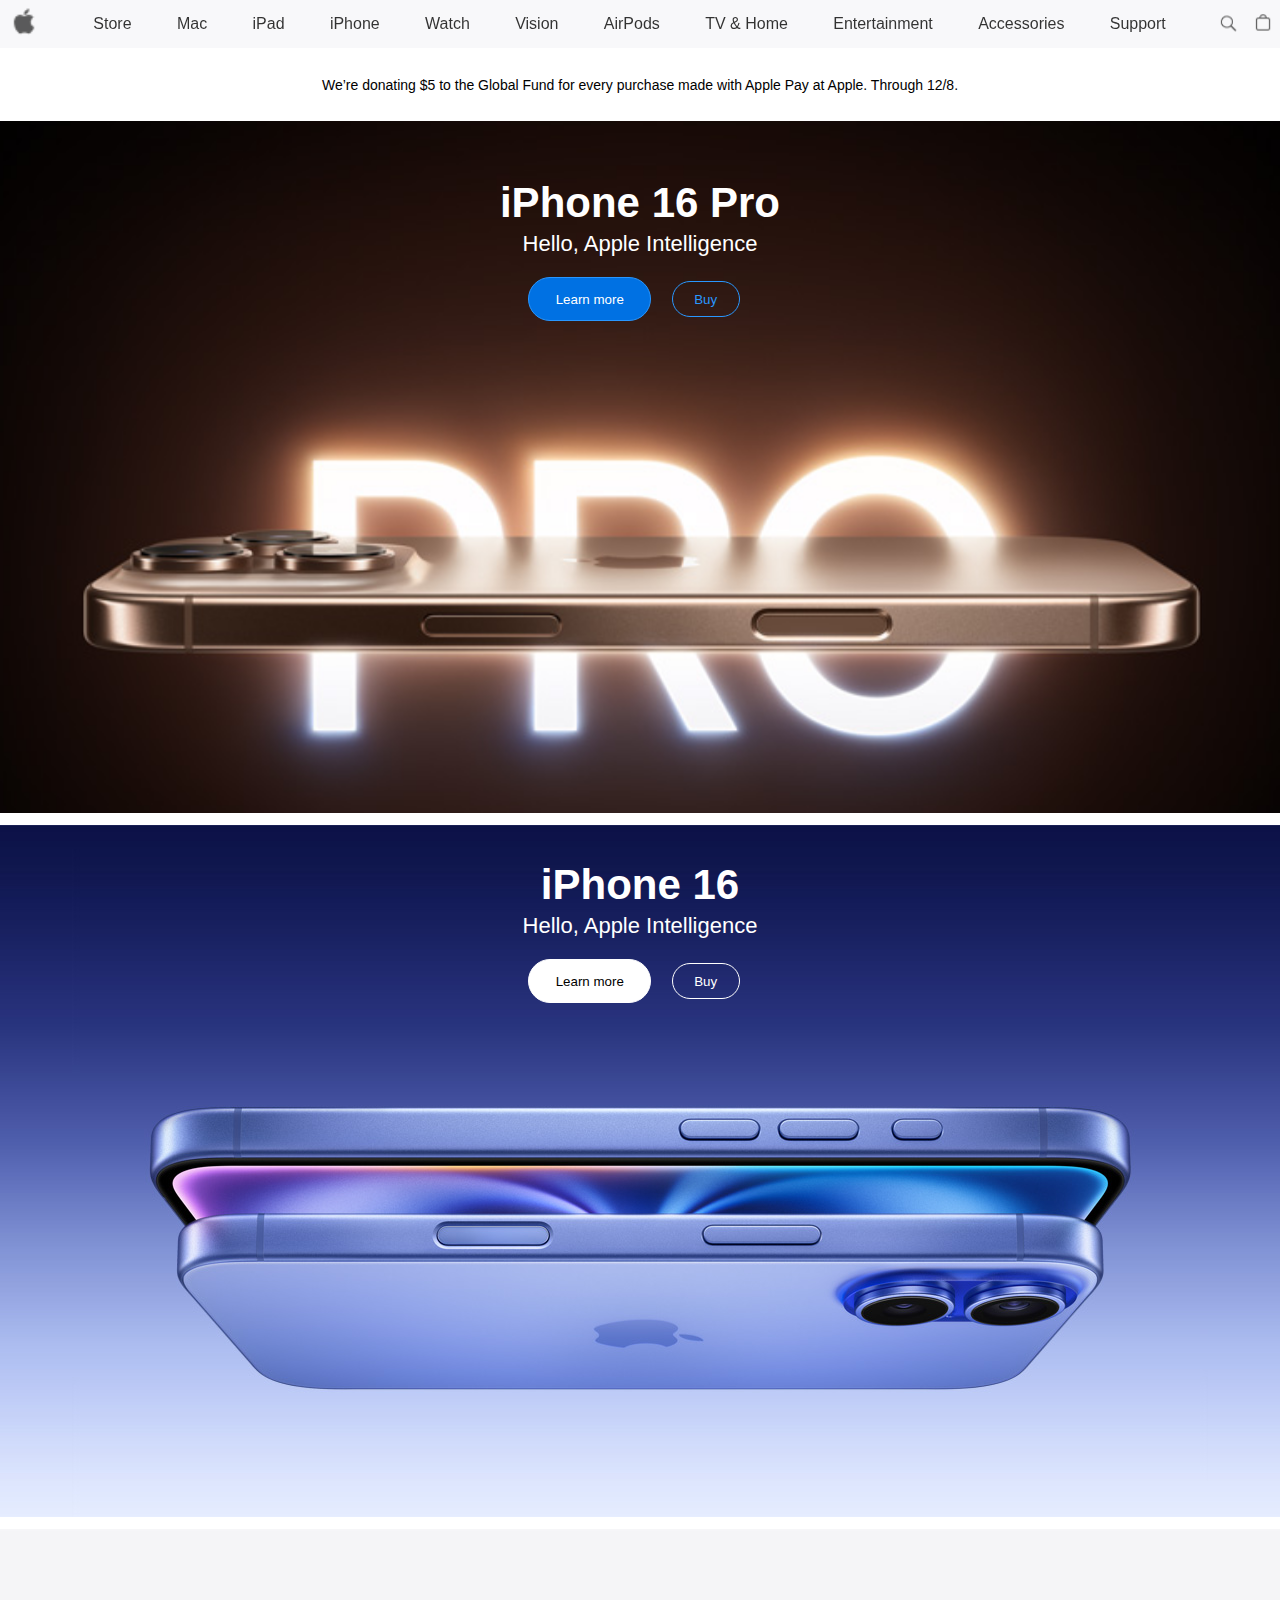
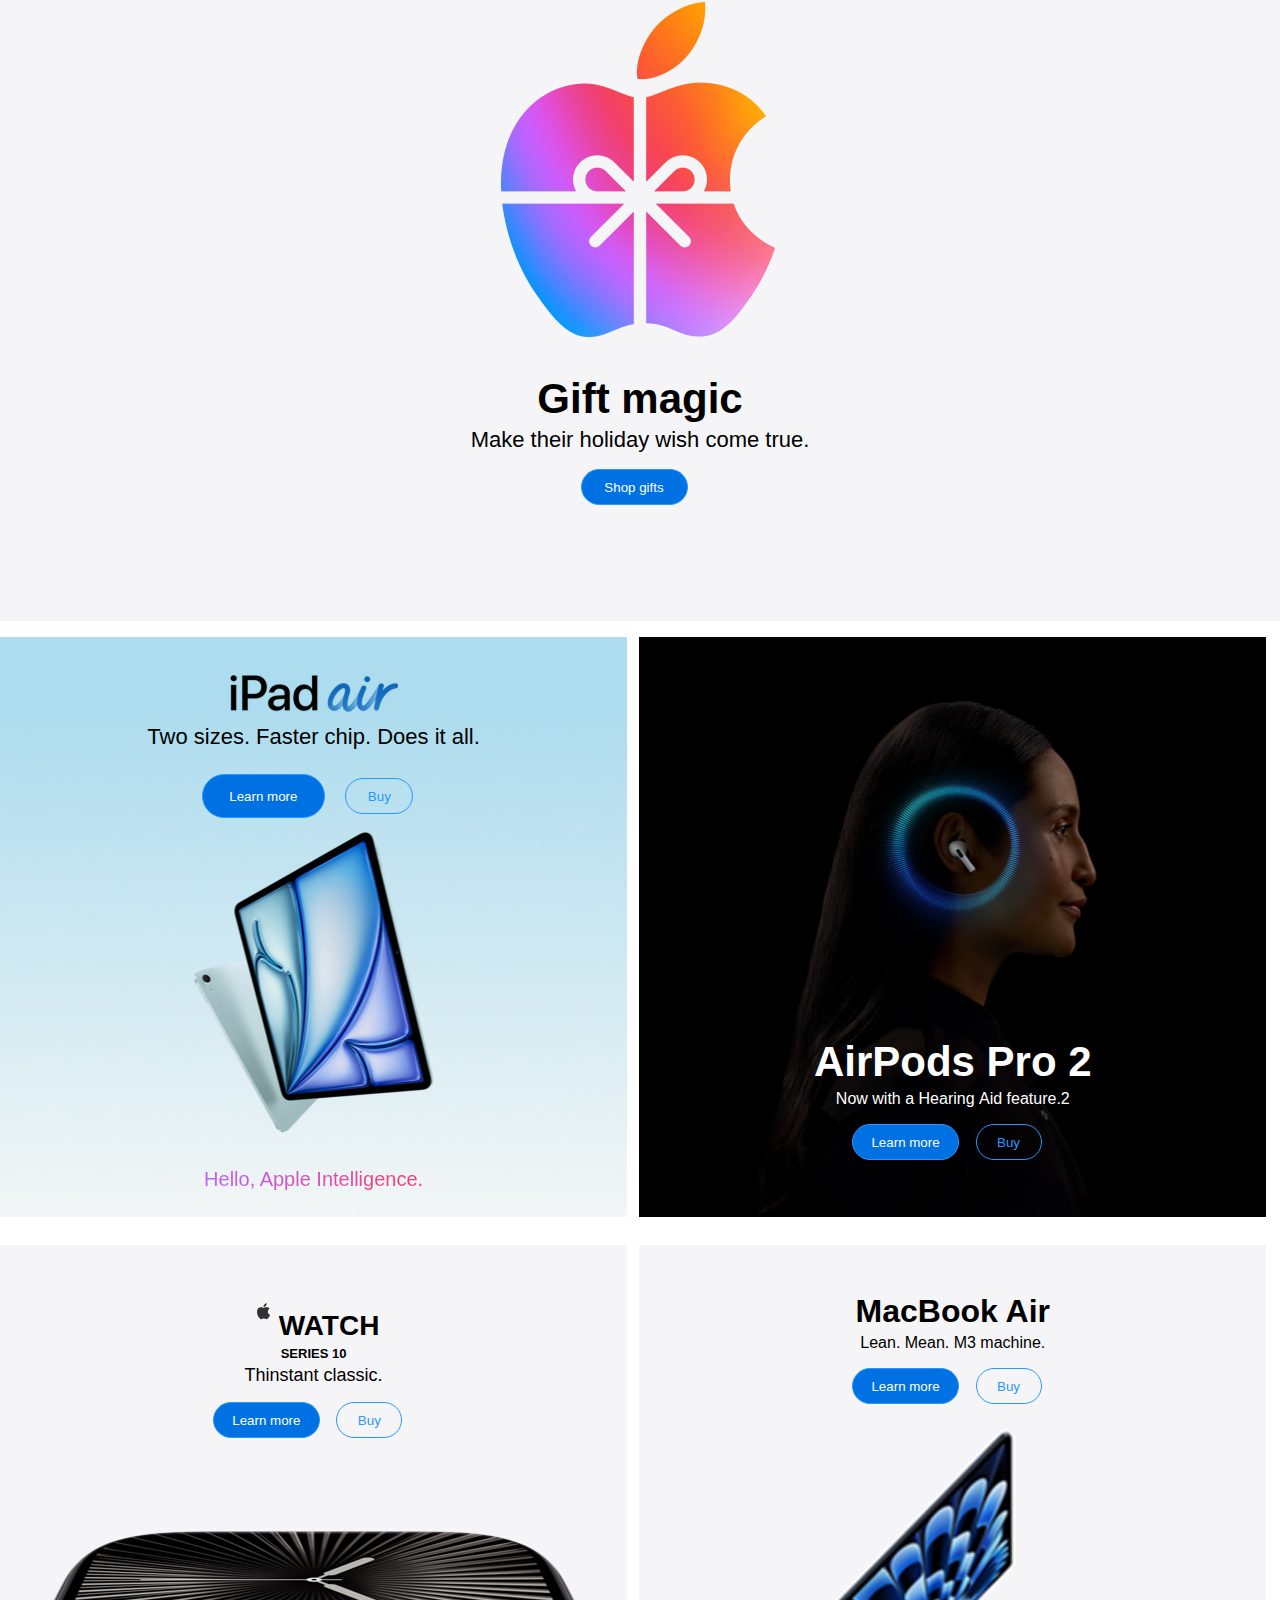
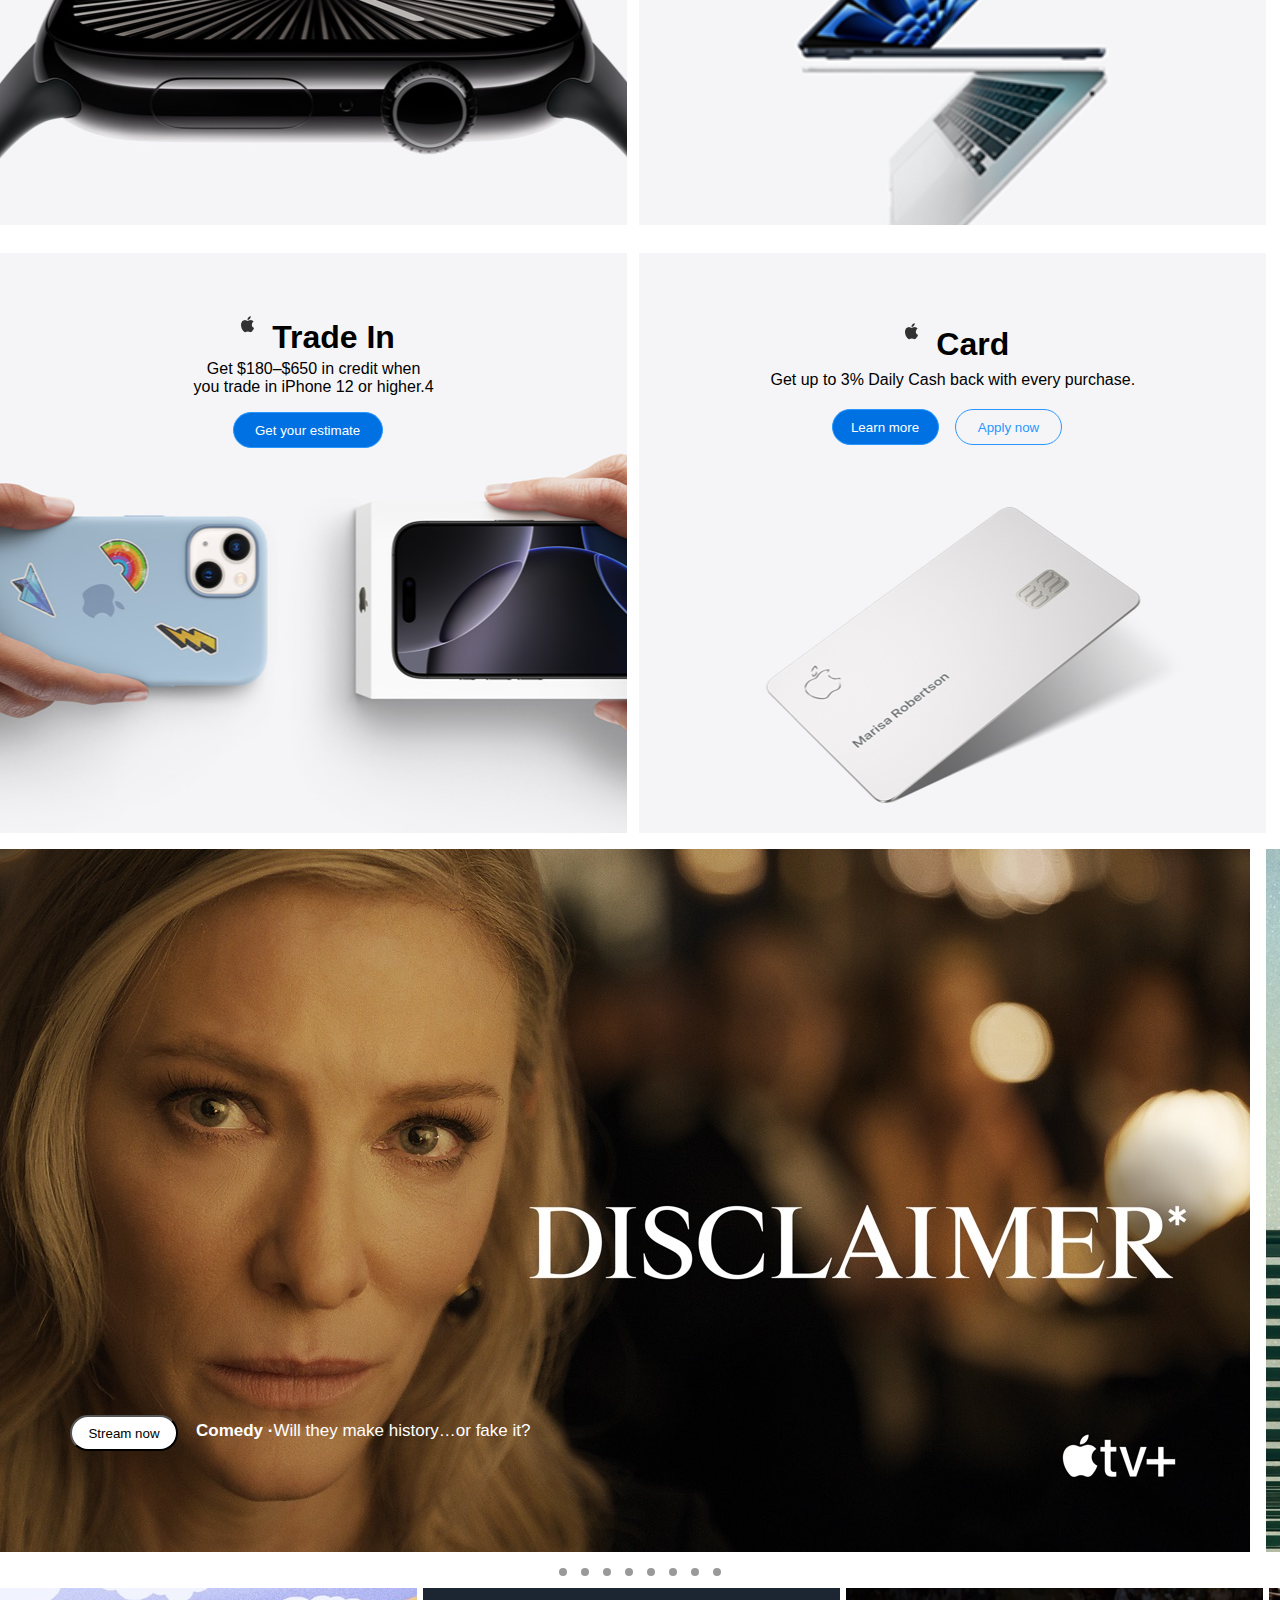
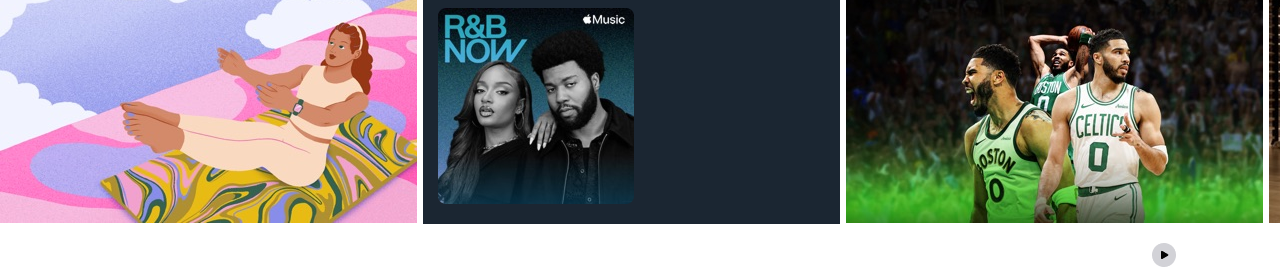
==== commit f41b5e92: "Desktop duusgav shop html hiij ehlev" ====
--- a/index.html
+++ b/index.html
@@ -357,6 +357,45 @@
           </p>
         </div>
       </div>
+      <div class="scroll__desktop__photo">
+        <img
+          src="./images/desktopphoto/scrolldesktopphoto1.png"
+          alt=""
+          class="desktop__photo"
+        />
+        <div class="scroll__stream">
+          <button class="scroll__btn">Stream now</button>
+          <p class="scroll__text">
+            <span class="bold">Comedy ·</span>Will they make history…or fake it?
+          </p>
+        </div>
+      </div>
+      <div class="scroll__desktop__photo">
+        <img
+          src="./images/desktopphoto/scrolldesktopphoto2.jpeg"
+          alt=""
+          class="desktop__photo"
+        />
+        <div class="scroll__stream">
+          <button class="scroll__btn">Stream now</button>
+          <p class="scroll__text">
+            <span class="bold">Comedy ·</span>Will they make history…or fake it?
+          </p>
+        </div>
+      </div>
+      <div class="scroll__desktop__photo">
+        <img
+          src="./images/desktopphoto/scrolldesktopphoto3.jpeg"
+          alt=""
+          class="desktop__photo"
+        />
+        <div class="scroll__stream">
+          <button class="scroll__btn">Stream now</button>
+          <p class="scroll__text">
+            <span class="bold">Comedy ·</span>Will they make history…or fake it?
+          </p>
+        </div>
+      </div>
     </summary>
     <div class="tablist">
       <span class="dot"></span>
@@ -398,6 +437,31 @@
           <p>Lorem, ipsum dolor.</p>
         </div>
       </div>
+      <div class="footer__desktop__slider">
+        <div class="slider__desktop__common slider__desktop__one">
+          <img src="./images/footerphoto1.jpeg" alt="" />
+        </div>
+        <div class="slider__desktop__common slider__desktop__two">
+          <img
+            src="./images/desktopphoto/desktopslider1.png"
+            alt=""
+            class="desktop-slider"
+          />
+        </div>
+        <div class="slider__desktop__common slider__desktop__three">
+          <img src="./images/desktopphoto/desktopslider3.jpeg" alt="" />
+        </div>
+        <div class="slider__desktop__common slider__desktop__four">
+          <img src="./images/desktopphoto/desktopslider4.jpeg" alt="" />
+        </div>
+        <div class="slider__desktop__common slider__desktop__five">
+          <img
+            src="./images/desktopphoto/desktopslider2.png"
+            alt=""
+            class="desktop-slider"
+          />
+        </div>
+      </div>
     </footer>
     <div class="play">
       <img src="./images/playbutton.png" alt="" class="playbutton" />
--- a/style.css
+++ b/style.css
@@ -278,9 +278,15 @@
 }
 
 .scroll__tablet__photo {
-  display: none;
-}
-
+  scroll-snap-align: center;
+  display: none;
+  position: relative;
+}
+.scroll__desktop__photo {
+  scroll-snap-align: center;
+  display: none;
+  position: relative;
+}
 .tablist {
   width: 220px;
   height: 8px;
@@ -292,9 +298,7 @@
   margin-top: 12px;
   margin-bottom: 12px;
 }
-.scroll__tablet__photo {
-  position: relative;
-}
+
 .scroll__stream {
   display: flex;
   position: absolute;
@@ -306,6 +310,8 @@
 .scroll__text {
   color: white;
   width: 401px;
+  padding-top: 6px;
+  font-size: 17px;
   text-align: left;
 }
 .bold {
@@ -383,10 +389,42 @@
   top: 20px;
 }
 
+.footer__desktop__slider {
+  width: fit-content;
+  height: 100%;
+  display: flex;
+  gap: 6px;
+}
+
+.slider__desktop__common {
+  animation: move 30s linear infinite;
+  display: none;
+}
+
+.slider__desktop__two {
+  width: 417px;
+  height: 236px;
+  background: #1b2632;
+  position: relative;
+}
+
+.slider__desktop__five {
+  width: 417px;
+  height: 236px;
+  background: #ebb799;
+  position: relative;
+}
+.desktop-slider {
+  position: absolute;
+  top: 20px;
+  left: 15px;
+}
+
 .playbutton {
   width: 24px;
   height: 24px;
-  margin: 16px 16px 16px 350px;
+  margin-top: 16px;
+  margin-left: 90%;
 }
 
 @keyframes move {
@@ -483,6 +521,10 @@
   .slider {
     display: block;
   }
+
+  .scroll__desktop__photo {
+    display: none;
+  }
 }
 
 @media screen and (min-width: 1204px) {
@@ -597,4 +639,29 @@
   .section__four__text {
     width: 100%;
   }
-}
+
+  .scroll__tablet__photo {
+    display: none;
+  }
+
+  .scroll__desktop__photo {
+    display: block;
+  }
+
+  .scroll__stream {
+    top: 566px;
+    left: 70px;
+    gap: 18px;
+  }
+
+  .footer__tablet__slider {
+    display: none;
+  }
+  .slider__desktop__common {
+    display: block;
+  }
+
+  .nav__menu {
+    display: none;
+  }
+}
